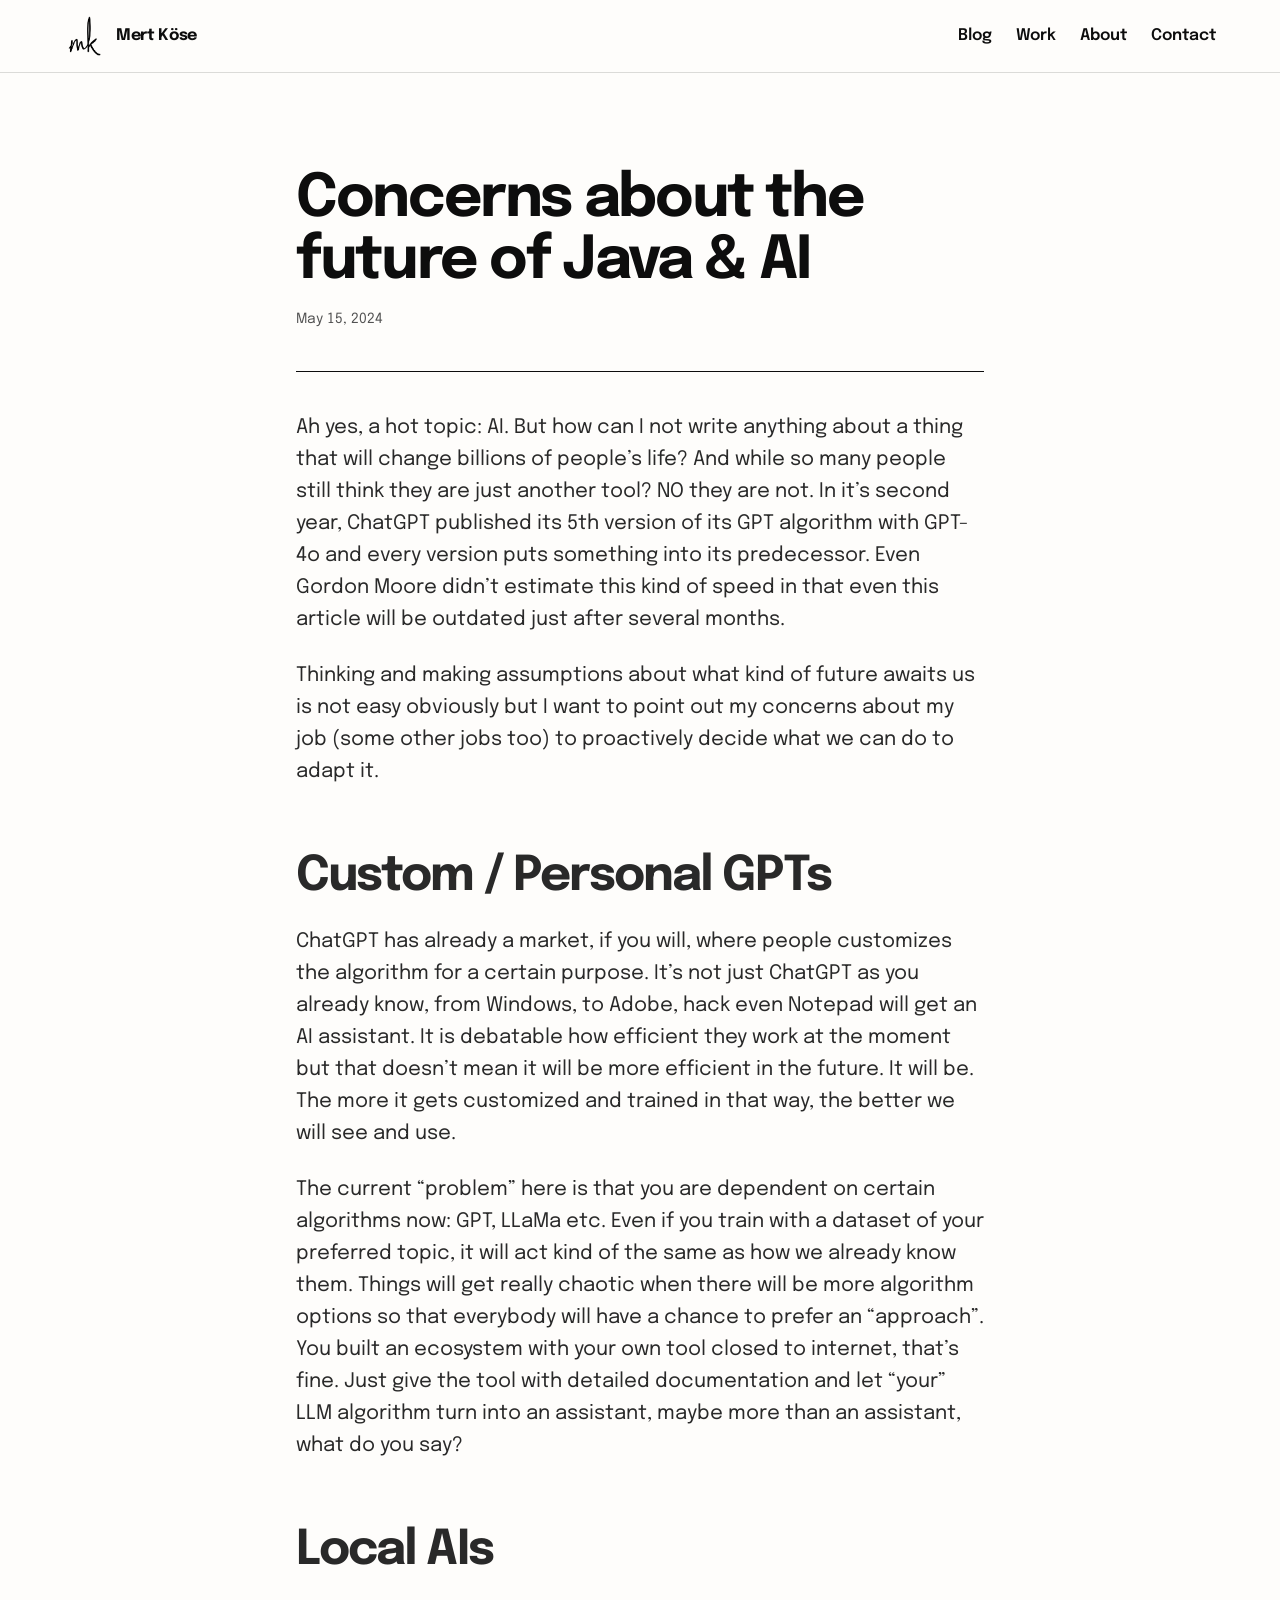
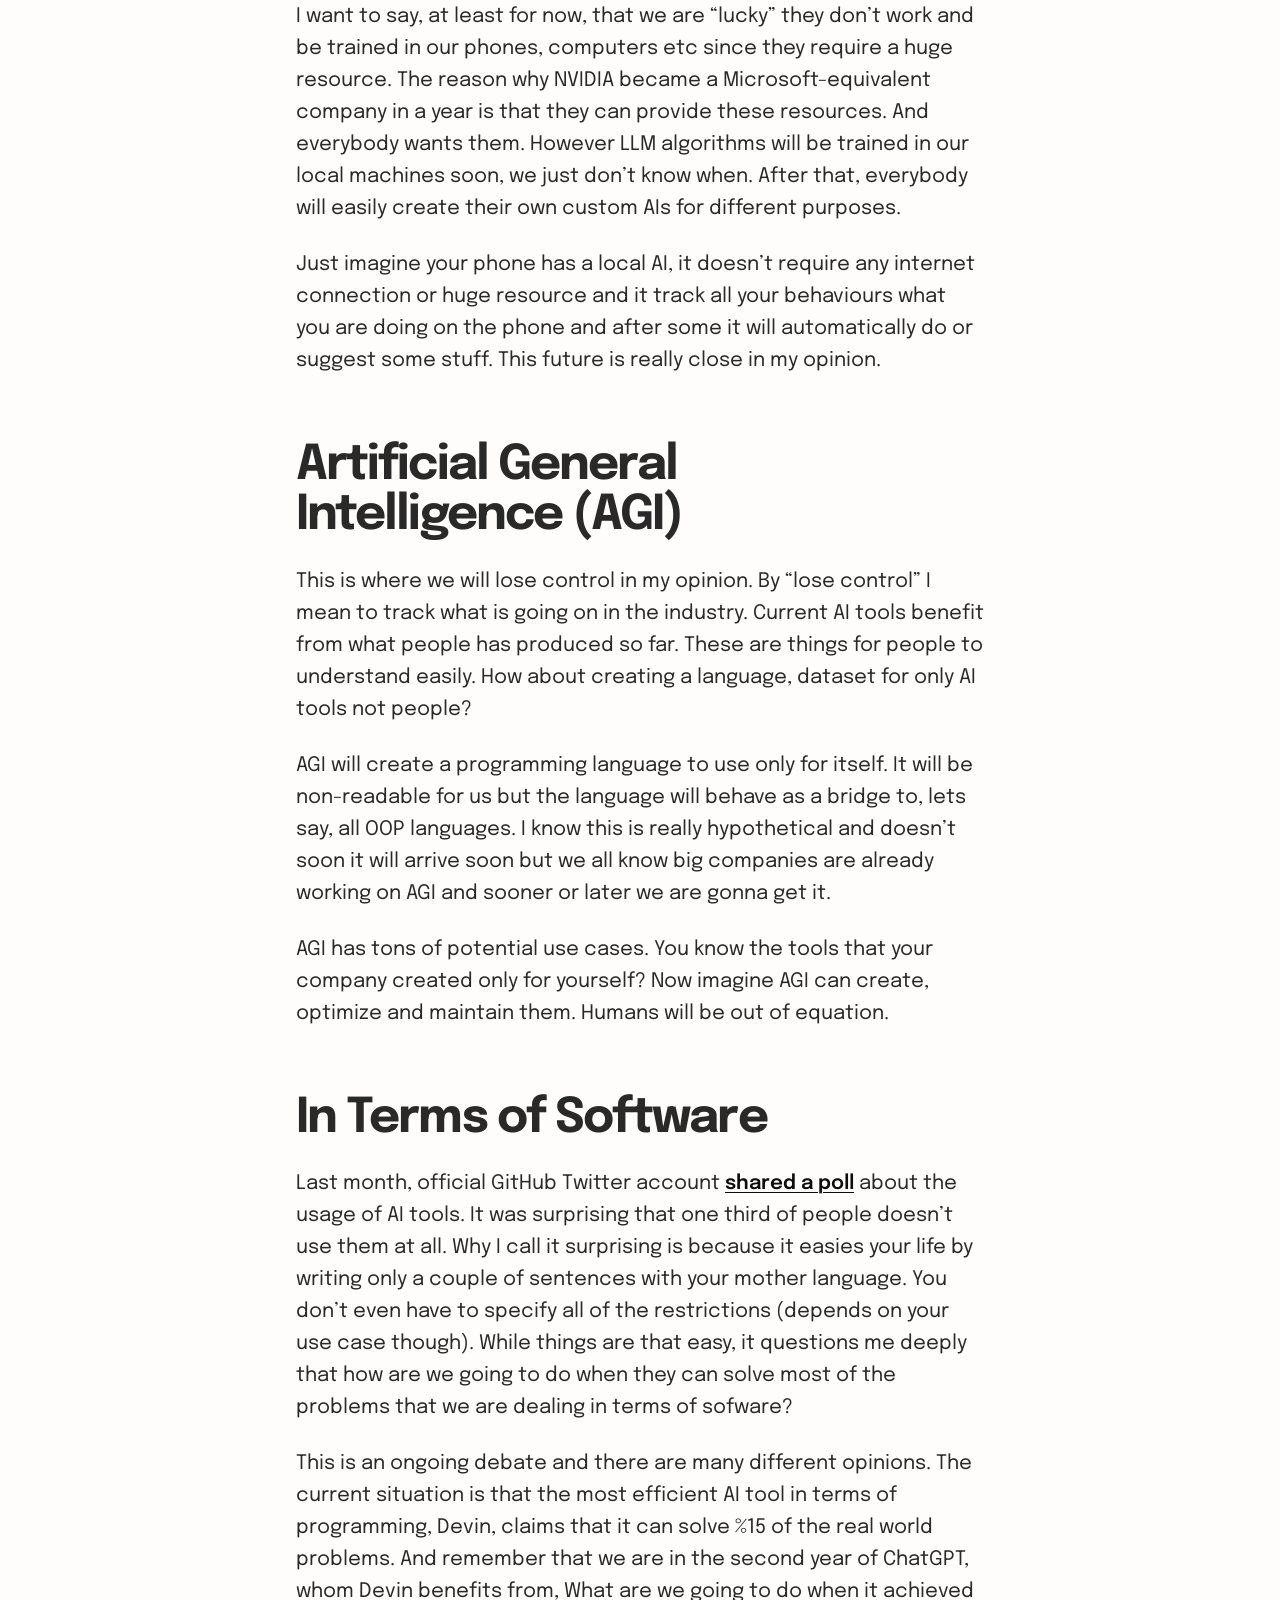
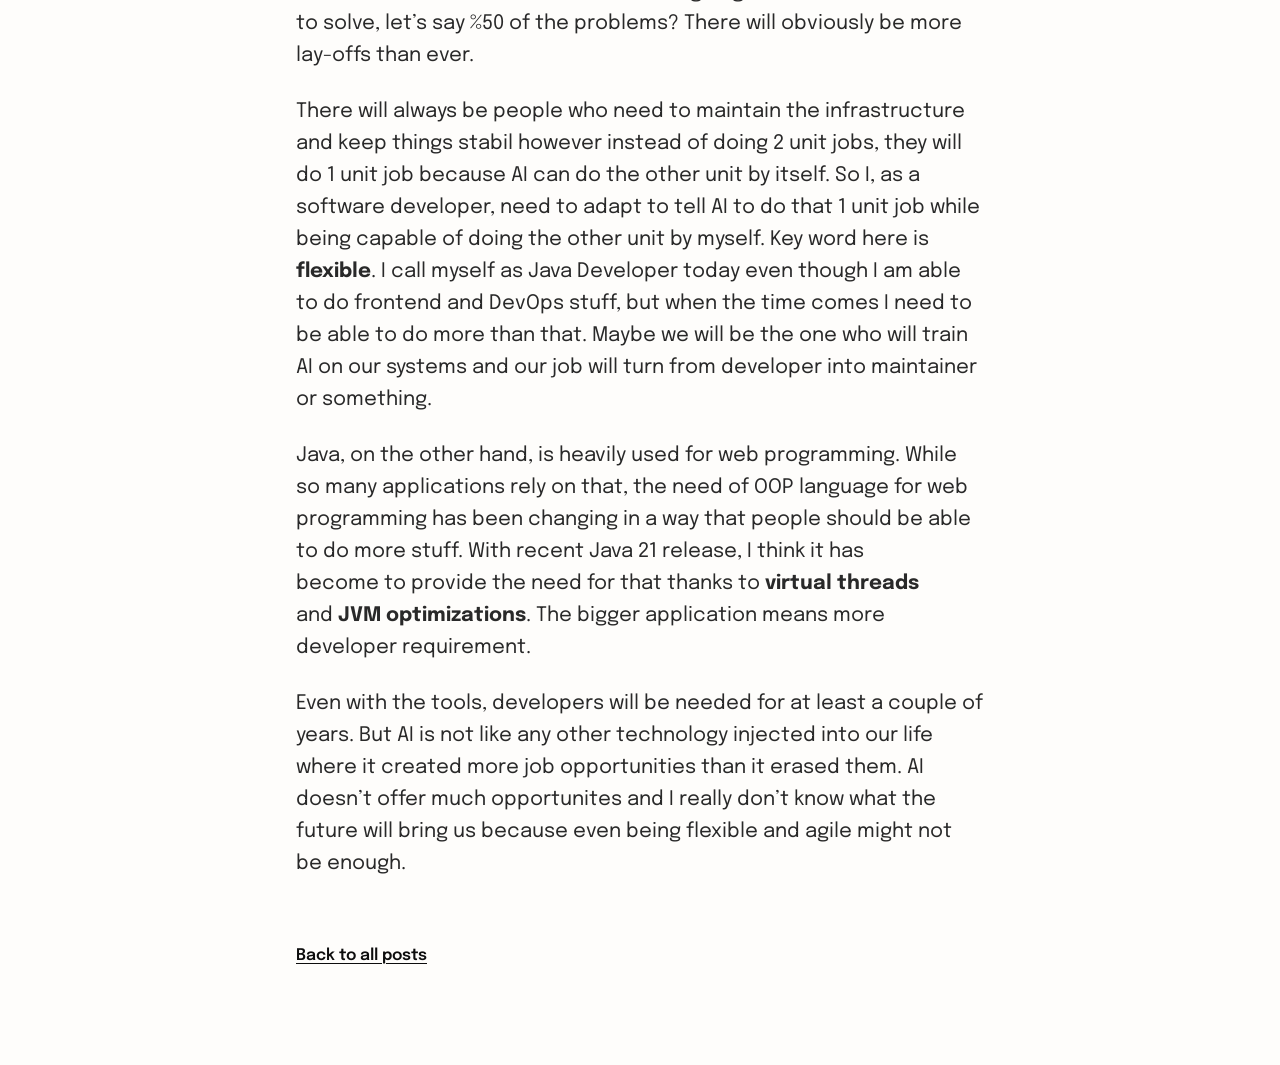
==== posts/concerns-about-the-future-of-java-ai.html @ ee5c663c "Intro on top of the blog index with post excerpts, no buttons, versioned stylesheet" ====
<!doctype html>
<html lang="en">
<head>
<meta charset="utf-8">
<meta name="viewport" content="width=device-width,initial-scale=1">
<title>Concerns about the future of Java &amp; AI | Mert Köse</title>
<meta name="description" content="My concerns about the future of Java and the effect of AI on developer jobs.">
<link rel="icon" type="image/png" href="../favicon.png">
<link rel="preconnect" href="https://fonts.googleapis.com"><link rel="preconnect" href="https://fonts.gstatic.com" crossorigin><link href="https://fonts.googleapis.com/css2?family=Epilogue:wght@400;600;700&amp;display=swap" rel="stylesheet">
<link rel="stylesheet" href="../style.css?v=c5c521d2">
</head>
<body>
<a class="skip" href="#main">Skip to content</a>
<header class="nav">
  <div class="container nav__bar">
    <a class="nav__brand" href="../index.html"><img src="../logo.png" alt="" width="40" height="40"><span>Mert Köse</span></a>
    <nav aria-label="Main" class="nav__links"><a href="../index.html#blog">Blog</a><a href="../index.html#work">Work</a><a href="../index.html#about">About</a><a href="../index.html#contact">Contact</a></nav>
  </div>
</header>
<main id="main">
<article class="article">
  <div class="container container--text">
    <header class="article__head"><h1>Concerns about the future of Java &amp; AI</h1><p class="article__date"><time class="num" datetime="2024-05-15">May 15, 2024</time></p></header>
    <div class="article__body">
<p>Ah yes, a hot topic: AI. But how can I not write anything about a thing that will change billions of people’s life? And while so many people still think they are just another tool? NO they are not. In it’s second year, ChatGPT published its 5th version of its GPT algorithm with GPT-4o and every version puts something into its predecessor. Even Gordon Moore didn’t estimate this kind of speed in that even this article will be outdated just after several months.</p>
<p>Thinking and making assumptions about what kind of future awaits us is not easy obviously but I want to point out my concerns about my job (some other jobs too) to proactively decide what we can do to adapt it.</p>
<h2>Custom / Personal GPTs</h2>
<p>ChatGPT has already a market, if you will, where people customizes the algorithm for a certain purpose. It’s not just ChatGPT as you already know, from Windows, to Adobe, hack even Notepad will get an AI assistant. It is debatable how efficient they work at the moment but that doesn’t mean it will be more efficient in the future. It will be. The more it gets customized and trained in that way, the better we will see and use.</p>
<p>The current “problem” here is that you are dependent on certain algorithms now: GPT, LLaMa etc. Even if you train with a dataset of your preferred topic, it will act kind of the same as how we already know them. Things will get really chaotic when there will be more algorithm options so that everybody will have a chance to prefer an “approach”. You built an ecosystem with your own tool closed to internet, that’s fine. Just give the tool with detailed documentation and let “your” LLM algorithm turn into an assistant, maybe more than an assistant, what do you say?</p>
<h2>Local AIs</h2>
<p>I want to say, at least for now, that we are “lucky” they don’t work and be trained in our phones, computers etc since they require a huge resource. The reason why NVIDIA became a Microsoft-equivalent company in a year is that they can provide these resources. And everybody wants them. However LLM algorithms will be trained in our local machines soon, we just don’t know when. After that, everybody will easily create their own custom AIs for different purposes.</p>
<p>Just imagine your phone has a local AI, it doesn’t require any internet connection or huge resource and it track all your behaviours what you are doing on the phone and after some it will automatically do or suggest some stuff. This future is really close in my opinion.</p>
<h2>Artificial General Intelligence (AGI)</h2>
<p>This is where we will lose control in my opinion. By “lose control” I mean to track what is going on in the industry. Current AI tools benefit from what people has produced so far. These are things for people to understand easily. How about creating a language, dataset for only AI tools not people?</p>
<p>AGI will create a programming language to use only for itself. It will be non-readable for us but the language will behave as a bridge to, lets say, all OOP languages. I know this is really hypothetical and doesn’t soon it will arrive soon but we all know big companies are already working on AGI and sooner or later we are gonna get it.</p>
<p>AGI has tons of potential use cases. You know the tools that your company created only for yourself? Now imagine AGI can create, optimize and maintain them. Humans will be out of equation.</p>
<h2>In Terms of Software</h2>
<p>Last month, official GitHub Twitter account <a href="https://twitter.com/github/status/1777781679798845636">shared a poll</a> about the usage of AI tools. It was surprising that one third of people doesn’t use them at all. Why I call it surprising is because it easies your life by writing only a couple of sentences with your mother language. You don’t even have to specify all of the restrictions (depends on your use case though). While things are that easy, it questions me deeply that how are we going to do when they can solve most of the problems that we are dealing in terms of sofware?</p>
<p>This is an ongoing debate and there are many different opinions. The current situation is that the most efficient AI tool in terms of programming, Devin, claims that it can solve %15 of the real world problems. And remember that we are in the second year of ChatGPT, whom Devin benefits from, What are we going to do when it achieved to solve, let’s say %50 of the problems? There will obviously be more lay-offs than ever.</p>
<p>There will always be people who need to maintain the infrastructure and keep things stabil however instead of doing 2 unit jobs, they will do 1 unit job because AI can do the other unit by itself. So I, as a software developer, need to adapt to tell AI to do that 1 unit job while being capable of doing the other unit by myself. Key word here is <strong>flexible</strong>. I call myself as Java Developer today even though I am able to do frontend and DevOps stuff, but when the time comes I need to be able to do more than that. Maybe we will be the one who will train AI on our systems and our job will turn from developer into maintainer or something.</p>
<p>Java, on the other hand, is heavily used for web programming. While so many applications rely on that, the need of OOP language for web programming has been changing in a way that people should be able to do more stuff. With recent Java 21 release, I think it has become to provide the need for that thanks to <strong>virtual threads</strong> and <strong>JVM optimizations</strong>. The bigger application means more developer requirement.</p>
<p>Even with the tools, developers will be needed for at least a couple of years. But AI is not like any other technology injected into our life where it created more job opportunities than it erased them. AI doesn’t offer much opportunites and I really don’t know what the future will bring us because even being flexible and agile might not be enough.</p>
    </div>
    <p class="article__back"><a href="../index.html#blog">Back to all posts</a></p>
  </div>
</article>
</main>
</body>
</html>
---- style.css ----
/* Hallmark · shape: Index-First · genre: editorial · theme: Ink (by request) · job: hire · draw: cc81e3
 * hero: Index (intro above the index) · nav: edge-aligned · footer: none · imagery: none · signature: the post list is the hero, the newest title set large over an ink rule · ink: paper · copy: verbatim
 * axes: light/grotesk-sans/chromatic-teal · posture: restrained · contrast: pass · fold: pass · v2.0.0 */
/* Hallmark · pre-emit critique: P4 H5 E4 S4 R5 V4 · weakest: S, the about section could belong to any developer; kept only facts from the old site and let the type carry it */
/* Hallmark · waive 22 · greys at zero chroma · the page is printed in plain black ink on white paper */
/* Hallmark · answered F15 · the 24px gap sits inside list rows between a date or label and its text, while section columns keep the wide gap */
@import url("./tokens.css");
@import url("./base.css");

.skip { position: absolute; left: var(--space-md); top: calc(-1 * var(--space-3xl)); z-index: var(--z-toast); padding: var(--space-xs) var(--space-md); background: var(--color-ink); color: var(--color-paper); border-radius: 10px; }
.skip:focus-visible { top: var(--space-md); }


/* nav: edge-aligned, the mark at one edge, three destinations at the other */
.nav { border-bottom: var(--rule-hair) solid var(--color-rule); }
.nav__bar { display: flex; align-items: center; justify-content: space-between; gap: var(--space-md); min-height: 72px; }
.nav__brand { display: inline-flex; align-items: center; gap: var(--space-sm); font-weight: 700; text-decoration: none; letter-spacing: -0.02em; }
.nav__brand img { width: 40px; height: 40px; }
.nav__links { display: flex; gap: var(--space-lg); }
.nav__links a { font-weight: 600; text-decoration: none; padding: var(--space-xs) 0; }
.nav__links a:active, .index__main h3 a:active, .index__more:active, .facts a:active, .contact a:active, .build a:active { text-decoration: underline; text-decoration-color: var(--color-accent); text-decoration-thickness: 3px; }
.nav__links a:hover, .nav__brand:hover span { text-decoration: underline; text-decoration-color: var(--color-accent); text-decoration-thickness: 2px; }



/* hero: the introduction on top, the blog index under it with each post opened */
.hero { padding-block: var(--space-2xl) 0; }
.hero__text { display: grid; gap: var(--space-lg); justify-items: start; margin-bottom: var(--space-2xl); }
.hero__text h1 { font-size: var(--text-display-s); max-width: none; }
.hero__text .lead { color: var(--color-ink-2); max-width: 40ch; }
.index__list { margin: 0; padding: 0; list-style: none; border-top: var(--rule-hair) solid var(--color-ink); }
.index__row { display: grid; grid-template-columns: minmax(0, 8rem) minmax(0, 1fr); gap: var(--space-lg); align-items: start; padding-block: var(--space-xl); border-bottom: var(--rule-hair) solid var(--color-rule); }
.index__row time { font-size: var(--text-sm); color: var(--color-muted); padding-top: var(--space-xs); }
.index__main { display: grid; gap: var(--space-md); max-width: 46rem; }
.index__main h3 { max-width: none; }
.index__main h3 a { text-decoration: none; }
.index__main h3 a:hover { text-decoration: underline; text-decoration-color: var(--color-accent); text-decoration-thickness: 2px; text-underline-offset: 0.18em; }
.index__row--lead h3 { font-size: var(--text-3xl); line-height: 1.08; letter-spacing: var(--tracking-display); }
.index__excerpt { display: grid; gap: var(--space-md); color: var(--color-ink-2); }
.index__excerpt ul { margin: 0; padding-left: var(--space-lg); }
.index__more { justify-self: start; font-weight: 600; }
.index__more:hover { text-decoration-color: var(--color-accent); text-decoration-thickness: 2px; }

/* about: one statement, a ruled list of facts */
.about { padding-block: var(--section-gap-s); }
.about__grid { display: grid; grid-template-columns: minmax(0, 5fr) minmax(0, 7fr); gap: var(--space-3xl); align-items: start; }
.about h2 { font-size: var(--text-section); max-width: 14ch; }
.facts { margin: 0; border-top: var(--rule-hair) solid var(--color-ink); }
.facts > div { display: grid; grid-template-columns: minmax(0, 8rem) minmax(0, 1fr); gap: var(--space-lg); padding-block: var(--space-lg); border-bottom: var(--rule-hair) solid var(--color-rule); }
.facts dt { font-size: var(--text-sm); color: var(--color-muted); padding-top: var(--space-3xs); }
.facts dd { margin: 0; font-size: var(--text-lg); line-height: 1.4; }
.facts a { font-weight: 600; }
.facts a:hover, .links a:hover .links__handle, .article a:hover { text-decoration-color: var(--color-accent); text-decoration-thickness: 2px; }

/* contact: an ink band, the address set large */
.contact { padding-block: var(--section-gap-s); background: var(--color-ink); color: var(--color-paper); }
.contact__grid { display: grid; grid-template-columns: minmax(0, 7fr) minmax(0, 5fr); gap: var(--space-3xl); align-items: end; }
.contact__lead { display: grid; gap: var(--space-xl); }
.contact h2 { font-size: var(--text-section); }
.contact__mail { font-size: clamp(1.5rem, 3.4vw, 3rem); font-weight: 700; letter-spacing: var(--tracking-display); line-height: 1.05; overflow-wrap: break-word; min-width: 0; text-decoration-thickness: 2px; text-underline-offset: 0.12em; }
.contact__mail:hover { text-decoration-color: var(--color-accent-soft); }
.contact :focus-visible { outline-color: var(--color-accent-soft); }
.links { margin: 0; padding: 0; list-style: none; border-top: var(--rule-hair) solid var(--color-paper); }
.links li { border-bottom: var(--rule-hair) solid var(--color-ink-2); }
.links a { display: flex; flex-wrap: wrap; justify-content: space-between; gap: var(--space-xs) var(--space-md); padding-block: var(--space-md); font-weight: 600; text-decoration: none; }
.links__handle { font-weight: 400; color: var(--color-rule); text-decoration: underline; text-decoration-color: transparent; text-underline-offset: 0.16em; }


/* a post */
.container--text { max-width: 51rem; }
.article { padding-block: var(--space-3xl) var(--space-3xl); }
.article__head { display: grid; gap: var(--space-md); padding-bottom: var(--space-xl); margin-bottom: var(--space-xl); border-bottom: var(--rule-hair) solid var(--color-ink); }
.article__head h1 { font-size: var(--text-display-s); max-width: none; }
.article__date { font-size: var(--text-sm); color: var(--color-muted); }
.article__body { display: grid; gap: var(--space-lg); font-size: var(--text-lg); line-height: 1.6; color: var(--color-ink-2); }
.article__body p { max-width: 65ch; }
.article__body h2 { max-width: none; margin-top: var(--space-xl); font-size: var(--text-section); }
.article__body ul { margin: 0; padding-left: var(--space-lg); max-width: 65ch; }
.article__body li + li { margin-top: var(--space-xs); }
.article__body blockquote { margin: var(--space-md) 0; padding: var(--space-xs) 0 var(--space-xs) var(--space-lg); border-left: 2px solid var(--color-ink); color: var(--color-ink); font-size: var(--text-xl); line-height: 1.4; max-width: 50ch; }
.article__body img { border-radius: var(--radius-card); outline: var(--rule-hair) solid var(--color-rule); outline-offset: -1px; }
.article__body code { font-family: var(--font-outlier); font-size: 0.9em; }
.article a { font-weight: 600; color: var(--color-ink); }
.article__back { margin-top: var(--space-2xl); }

@media (max-width: 60rem) {
  .hero { min-height: 0; padding-block: var(--space-xl); }
  .about__grid, .contact__grid { grid-template-columns: minmax(0, 1fr); gap: var(--space-2xl); }
  .contact__grid { align-items: start; }
  .index__row--lead h3 { font-size: var(--text-2xl); }
}
@media (max-width: 40rem) {
  .index__row, .facts > div { grid-template-columns: minmax(0, 1fr); gap: var(--space-2xs); }
  .nav__links { gap: var(--space-md); }
  .nav__brand span { display: none; }
}

/* work: the record as ruled rows, highlights folded away */
.work { padding-block: var(--section-gap-s); }
.work h2, .projects h2, .skills h2 { font-size: var(--text-section); max-width: 18ch; }
.jobs { margin: var(--space-2xl) 0 0; padding: 0; list-style: none; border-top: var(--rule-hair) solid var(--color-ink); }
.job { display: grid; grid-template-columns: minmax(0, 3fr) minmax(0, 4fr) minmax(0, 5fr); gap: var(--space-3xl); padding-block: var(--space-xl); border-bottom: var(--rule-hair) solid var(--color-rule); }
.job__dates { font-size: var(--text-sm); color: var(--color-muted); padding-top: var(--space-2xs); }
.job__main h3 { font-size: var(--text-3xl); letter-spacing: var(--tracking-display); }
.job__role { margin-top: var(--space-xs); font-size: var(--text-md); color: var(--color-ink-2); }
.job__body { display: grid; gap: var(--space-md); align-content: start; font-size: var(--text-lg); line-height: 1.45; }
.job__body details { font-size: var(--text-md); line-height: 1.55; }
.job__body summary { display: inline-block; min-height: 44px; padding-block: var(--space-xs); font-weight: 600; text-decoration: underline; text-underline-offset: 0.16em; cursor: pointer; list-style: none; }
.job__body summary::-webkit-details-marker { display: none; }
.job__body summary:hover { text-decoration-color: var(--color-accent); text-decoration-thickness: 2px; }
.job__body summary:focus-visible { outline: 2px solid var(--color-focus); outline-offset: 2px; }
.job__body ul { margin: var(--space-xs) 0 0; padding-left: var(--space-lg); color: var(--color-ink-2); }
.job__body li + li { margin-top: var(--space-xs); }

/* figures: plain black on a well, units beside every number */
.figures { padding-block: var(--section-gap-s) 0; }
.stats { display: grid; grid-template-columns: repeat(4, minmax(0, 1fr)); margin: 0; padding: var(--space-xl) 0; background: var(--color-paper-2); border: var(--rule-hair) solid var(--color-rule); border-radius: var(--radius-card); }
.stats > div { display: flex; flex-direction: column-reverse; justify-content: flex-end; gap: var(--space-sm); padding-inline: var(--space-xl); border-left: var(--rule-hair) solid var(--color-rule); }
.stats > div:first-child { border-left: 0; }
.stats dt { font-size: var(--text-sm); color: var(--color-ink-2); max-width: 22ch; }
.stats dd { margin: 0; font-variant-numeric: tabular-nums; font-size: var(--text-display-s); font-weight: 700; letter-spacing: var(--tracking-display); line-height: 1; }

/* projects: the name large, what it is beside it */
.projects { padding-block: var(--section-gap-s) 0; }
.builds { margin: var(--space-2xl) 0 0; padding: 0; list-style: none; border-top: var(--rule-hair) solid var(--color-ink); }
.build { display: grid; grid-template-columns: minmax(0, 5fr) minmax(0, 7fr); gap: var(--space-3xl); padding-block: var(--space-xl); border-bottom: var(--rule-hair) solid var(--color-rule); }
.build h3 { font-size: var(--text-display-s); max-width: none; letter-spacing: var(--tracking-display); line-height: 1.02; }
.build h3 a { text-decoration: none; }
.build h3 a:hover { text-decoration: underline; text-decoration-color: var(--color-accent); text-decoration-thickness: 3px; text-underline-offset: 0.12em; }
.build__body { display: grid; gap: var(--space-md); font-size: var(--text-lg); line-height: 1.45; }
.build__body a { font-weight: 600; }
.build__stack { font-size: var(--text-sm); color: var(--color-muted); }

/* skills: grouped in running lines */
.skills { padding-block: var(--section-gap-s) 0; }
.skills__grid { display: grid; grid-template-columns: minmax(0, 5fr) minmax(0, 7fr); gap: var(--space-3xl); align-items: start; }
.skills__lead { display: grid; gap: var(--space-lg); }
.skills__cert { font-size: var(--text-lg); font-weight: 600; }
.stack { margin: 0; border-top: var(--rule-hair) solid var(--color-ink); }
.stack > div { display: grid; gap: var(--space-2xs); padding-block: var(--space-md); border-bottom: var(--rule-hair) solid var(--color-rule); }
.stack dt { font-size: var(--text-sm); color: var(--color-muted); }
.stack dd { margin: 0; font-size: var(--text-lg); line-height: 1.4; }

@media (max-width: 60rem) {
  .job { grid-template-columns: minmax(0, 1fr); gap: var(--space-sm); }
  .stats { grid-template-columns: repeat(2, minmax(0, 1fr)); row-gap: var(--space-xl); }
  .stats > div:nth-child(odd) { border-left: 0; }
  .build, .skills__grid { grid-template-columns: minmax(0, 1fr); gap: var(--space-lg); }
  .skills__grid { gap: var(--space-2xl); }
}
@media (max-width: 40rem) {
  .stats > div { padding-inline: var(--space-md); }
  .nav__links { gap: var(--space-sm); font-size: var(--text-sm); }
}
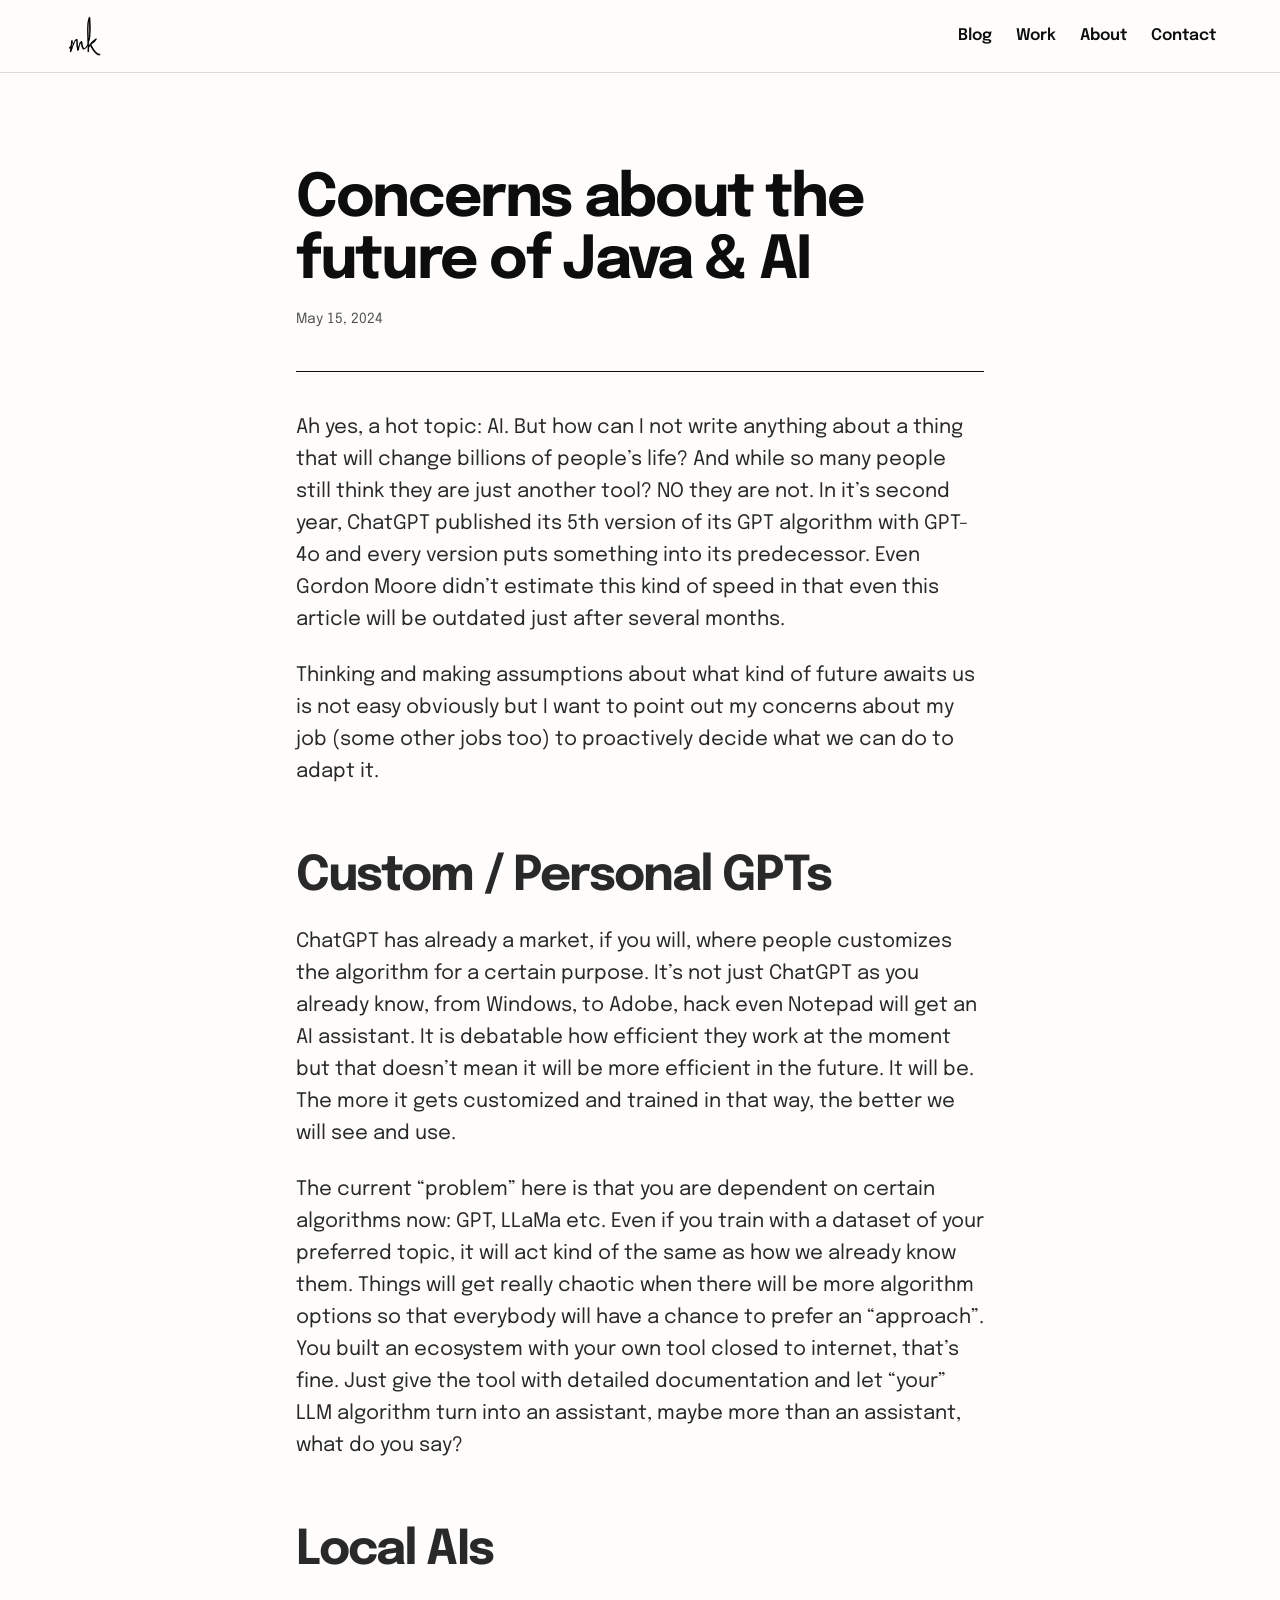
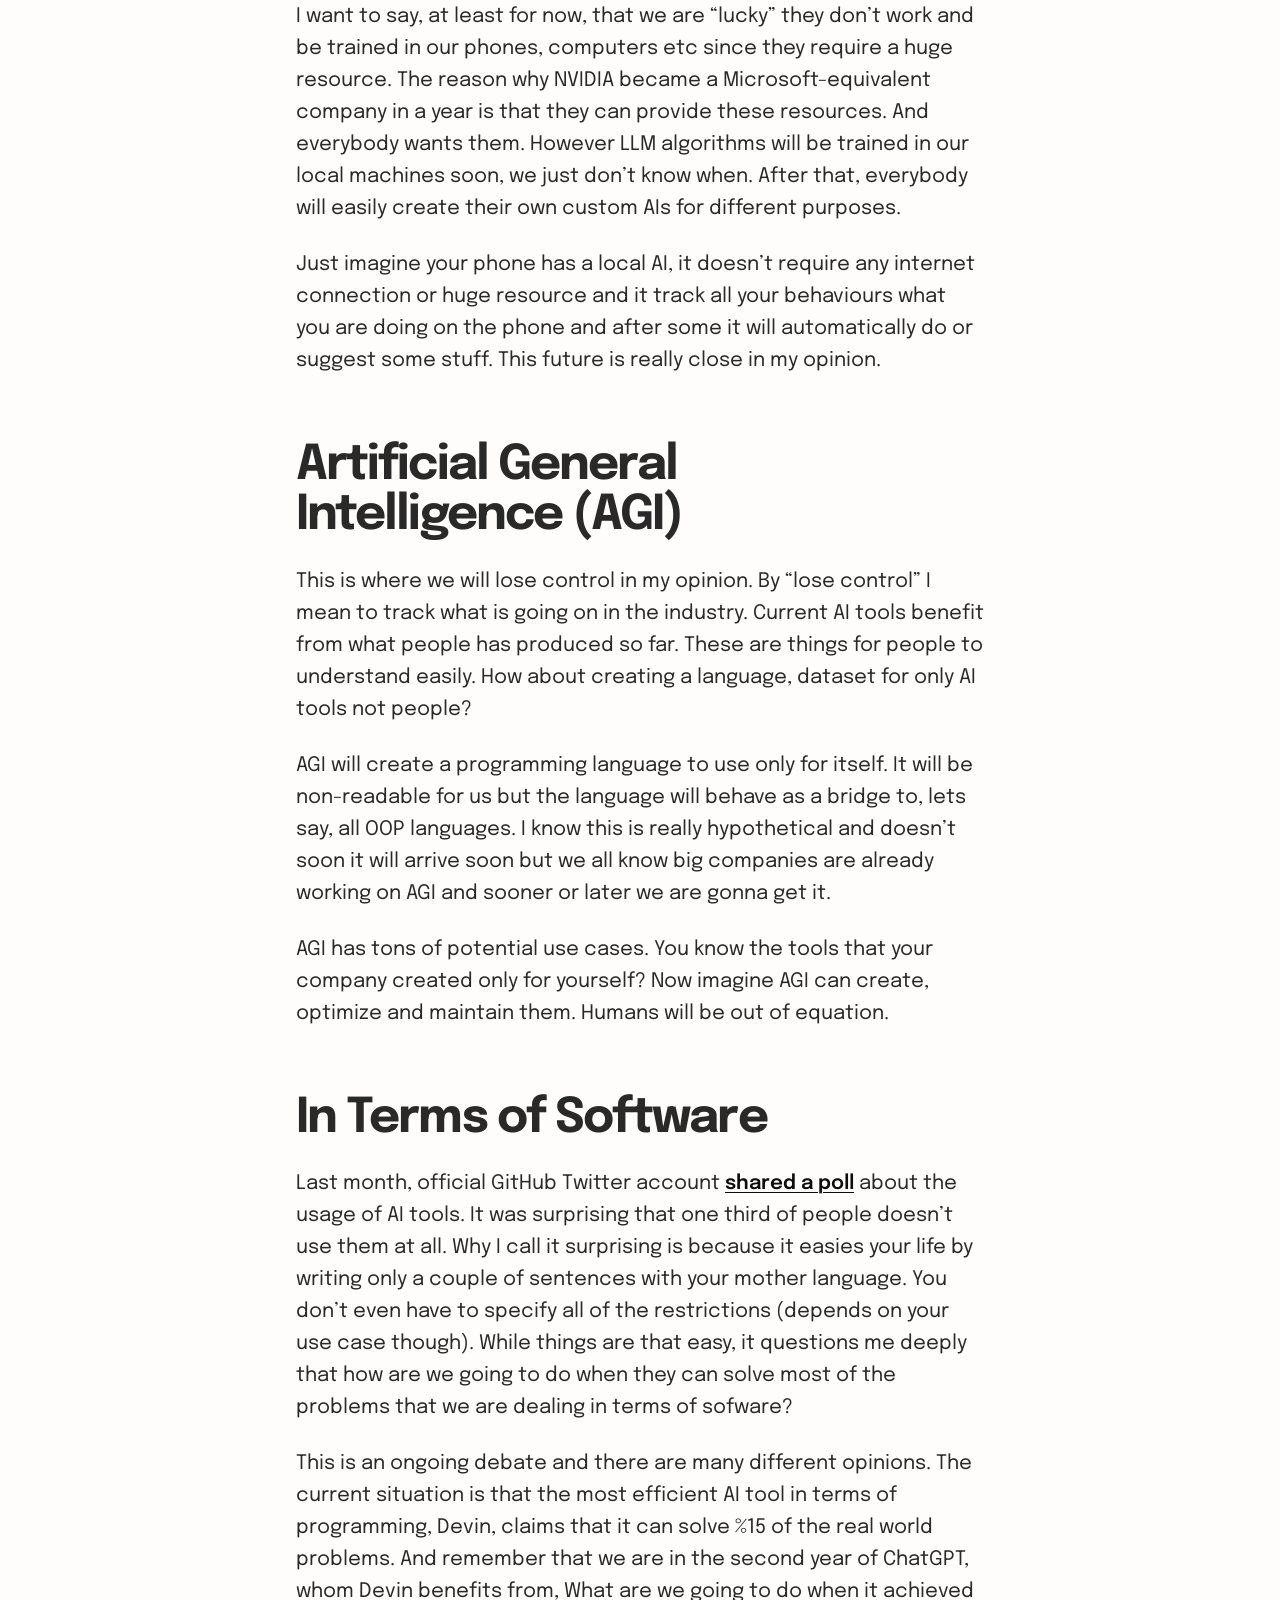
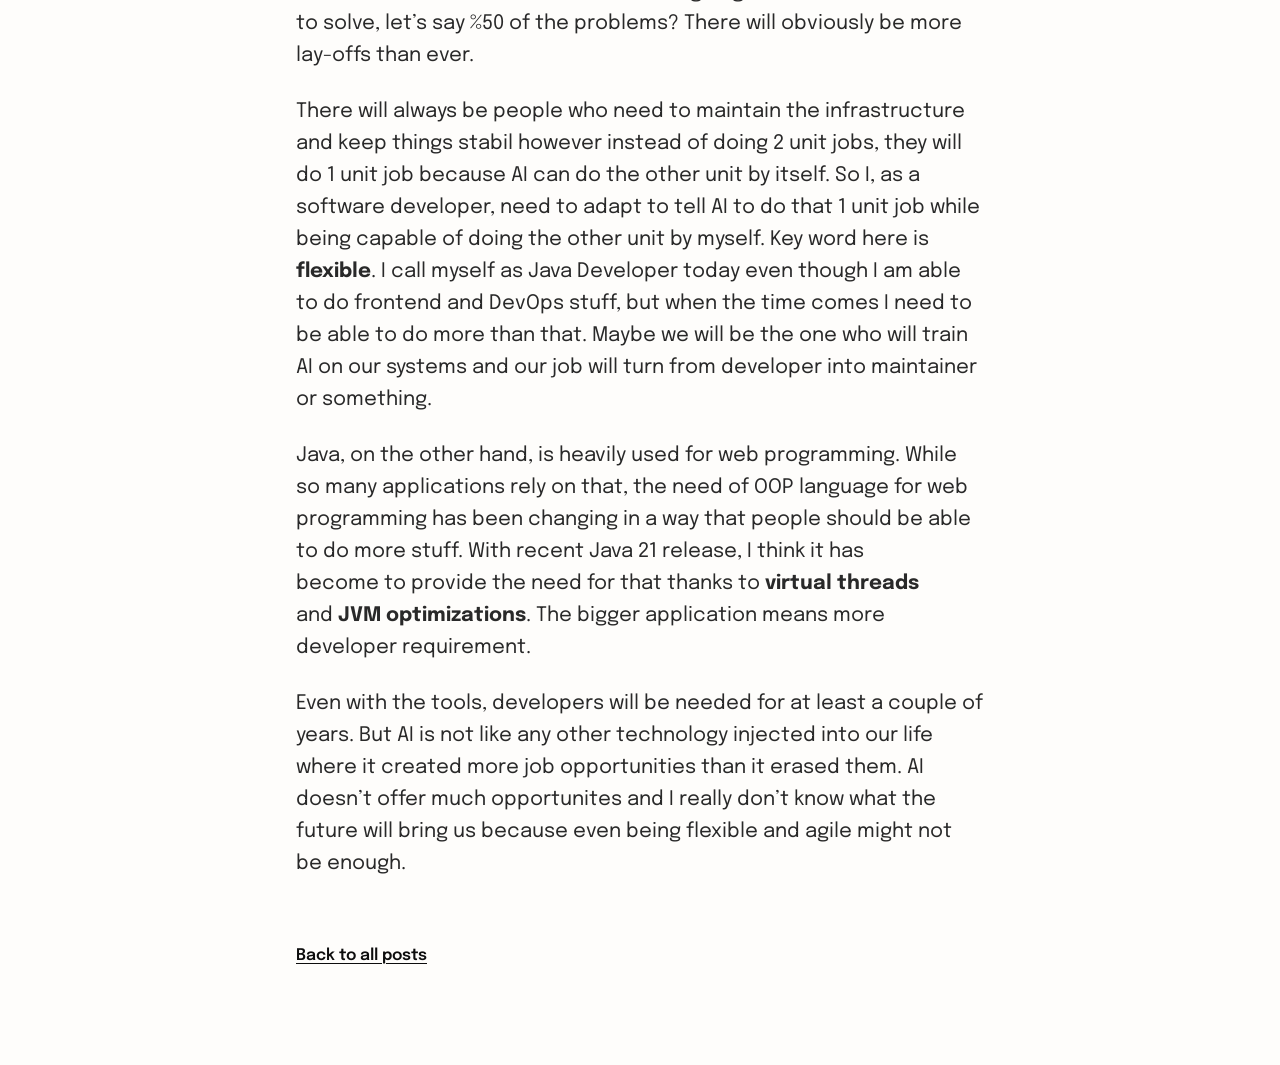
==== commit 1067a536: "Align the blog index with the page grid, new headline, logo-only brand" ====
--- a/posts/concerns-about-the-future-of-java-ai.html
+++ b/posts/concerns-about-the-future-of-java-ai.html
@@ -7,13 +7,13 @@
 <meta name="description" content="My concerns about the future of Java and the effect of AI on developer jobs.">
 <link rel="icon" type="image/png" href="../favicon.png">
 <link rel="preconnect" href="https://fonts.googleapis.com"><link rel="preconnect" href="https://fonts.gstatic.com" crossorigin><link href="https://fonts.googleapis.com/css2?family=Epilogue:wght@400;600;700&amp;display=swap" rel="stylesheet">
-<link rel="stylesheet" href="../style.css?v=c5c521d2">
+<link rel="stylesheet" href="../style.css?v=16051776">
 </head>
 <body>
 <a class="skip" href="#main">Skip to content</a>
 <header class="nav">
   <div class="container nav__bar">
-    <a class="nav__brand" href="../index.html"><img src="../logo.png" alt="" width="40" height="40"><span>Mert Köse</span></a>
+    <a class="nav__brand" href="../index.html"><img src="../logo.png" alt="Mert Köse, home" width="40" height="40"></a>
     <nav aria-label="Main" class="nav__links"><a href="../index.html#blog">Blog</a><a href="../index.html#work">Work</a><a href="../index.html#about">About</a><a href="../index.html#contact">Contact</a></nav>
   </div>
 </header>
--- a/style.css
+++ b/style.css
@@ -18,23 +18,23 @@
 .nav__brand img { width: 40px; height: 40px; }
 .nav__links { display: flex; gap: var(--space-lg); }
 .nav__links a { font-weight: 600; text-decoration: none; padding: var(--space-xs) 0; }
-.nav__links a:active, .index__main h3 a:active, .index__more:active, .facts a:active, .contact a:active, .build a:active { text-decoration: underline; text-decoration-color: var(--color-accent); text-decoration-thickness: 3px; }
-.nav__links a:hover, .nav__brand:hover span { text-decoration: underline; text-decoration-color: var(--color-accent); text-decoration-thickness: 2px; }
+.nav__links a:active, .index__head h3 a:active, .index__more:active, .facts a:active, .contact a:active, .build a:active { text-decoration: underline; text-decoration-color: var(--color-accent); text-decoration-thickness: 3px; }
+.nav__links a:hover { text-decoration: underline; text-decoration-color: var(--color-accent); text-decoration-thickness: 2px; }
 
 
 
 /* hero: the introduction on top, the blog index under it with each post opened */
-.hero { padding-block: var(--space-2xl) 0; }
 .hero__text { display: grid; gap: var(--space-lg); justify-items: start; margin-bottom: var(--space-2xl); }
 .hero__text h1 { font-size: var(--text-display-s); max-width: none; }
 .hero__text .lead { color: var(--color-ink-2); max-width: 40ch; }
 .index__list { margin: 0; padding: 0; list-style: none; border-top: var(--rule-hair) solid var(--color-ink); }
-.index__row { display: grid; grid-template-columns: minmax(0, 8rem) minmax(0, 1fr); gap: var(--space-lg); align-items: start; padding-block: var(--space-xl); border-bottom: var(--rule-hair) solid var(--color-rule); }
-.index__row time { font-size: var(--text-sm); color: var(--color-muted); padding-top: var(--space-xs); }
-.index__main { display: grid; gap: var(--space-md); max-width: 46rem; }
-.index__main h3 { max-width: none; }
-.index__main h3 a { text-decoration: none; }
-.index__main h3 a:hover { text-decoration: underline; text-decoration-color: var(--color-accent); text-decoration-thickness: 2px; text-underline-offset: 0.18em; }
+.index__row { display: grid; grid-template-columns: minmax(0, 5fr) minmax(0, 7fr); gap: var(--space-3xl); align-items: start; padding-block: var(--space-xl); border-bottom: var(--rule-hair) solid var(--color-rule); }
+.index__head { display: grid; gap: var(--space-sm); }
+.index__row time { font-size: var(--text-sm); color: var(--color-muted); }
+.index__main { display: grid; gap: var(--space-md); }
+.index__head h3 { max-width: none; }
+.index__head h3 a { text-decoration: none; }
+.index__head h3 a:hover { text-decoration: underline; text-decoration-color: var(--color-accent); text-decoration-thickness: 2px; text-underline-offset: 0.18em; }
 .index__row--lead h3 { font-size: var(--text-3xl); line-height: 1.08; letter-spacing: var(--tracking-display); }
 .index__excerpt { display: grid; gap: var(--space-md); color: var(--color-ink-2); }
 .index__excerpt ul { margin: 0; padding-left: var(--space-lg); }
@@ -84,15 +84,15 @@
 .article__back { margin-top: var(--space-2xl); }
 
 @media (max-width: 60rem) {
+  .index__row { grid-template-columns: minmax(0, 1fr); gap: var(--space-md); }
   .hero { min-height: 0; padding-block: var(--space-xl); }
   .about__grid, .contact__grid { grid-template-columns: minmax(0, 1fr); gap: var(--space-2xl); }
   .contact__grid { align-items: start; }
   .index__row--lead h3 { font-size: var(--text-2xl); }
 }
 @media (max-width: 40rem) {
-  .index__row, .facts > div { grid-template-columns: minmax(0, 1fr); gap: var(--space-2xs); }
+  .facts > div { grid-template-columns: minmax(0, 1fr); gap: var(--space-2xs); }
   .nav__links { gap: var(--space-md); }
-  .nav__brand span { display: none; }
 }
 
 /* work: the record as ruled rows, highlights folded away */
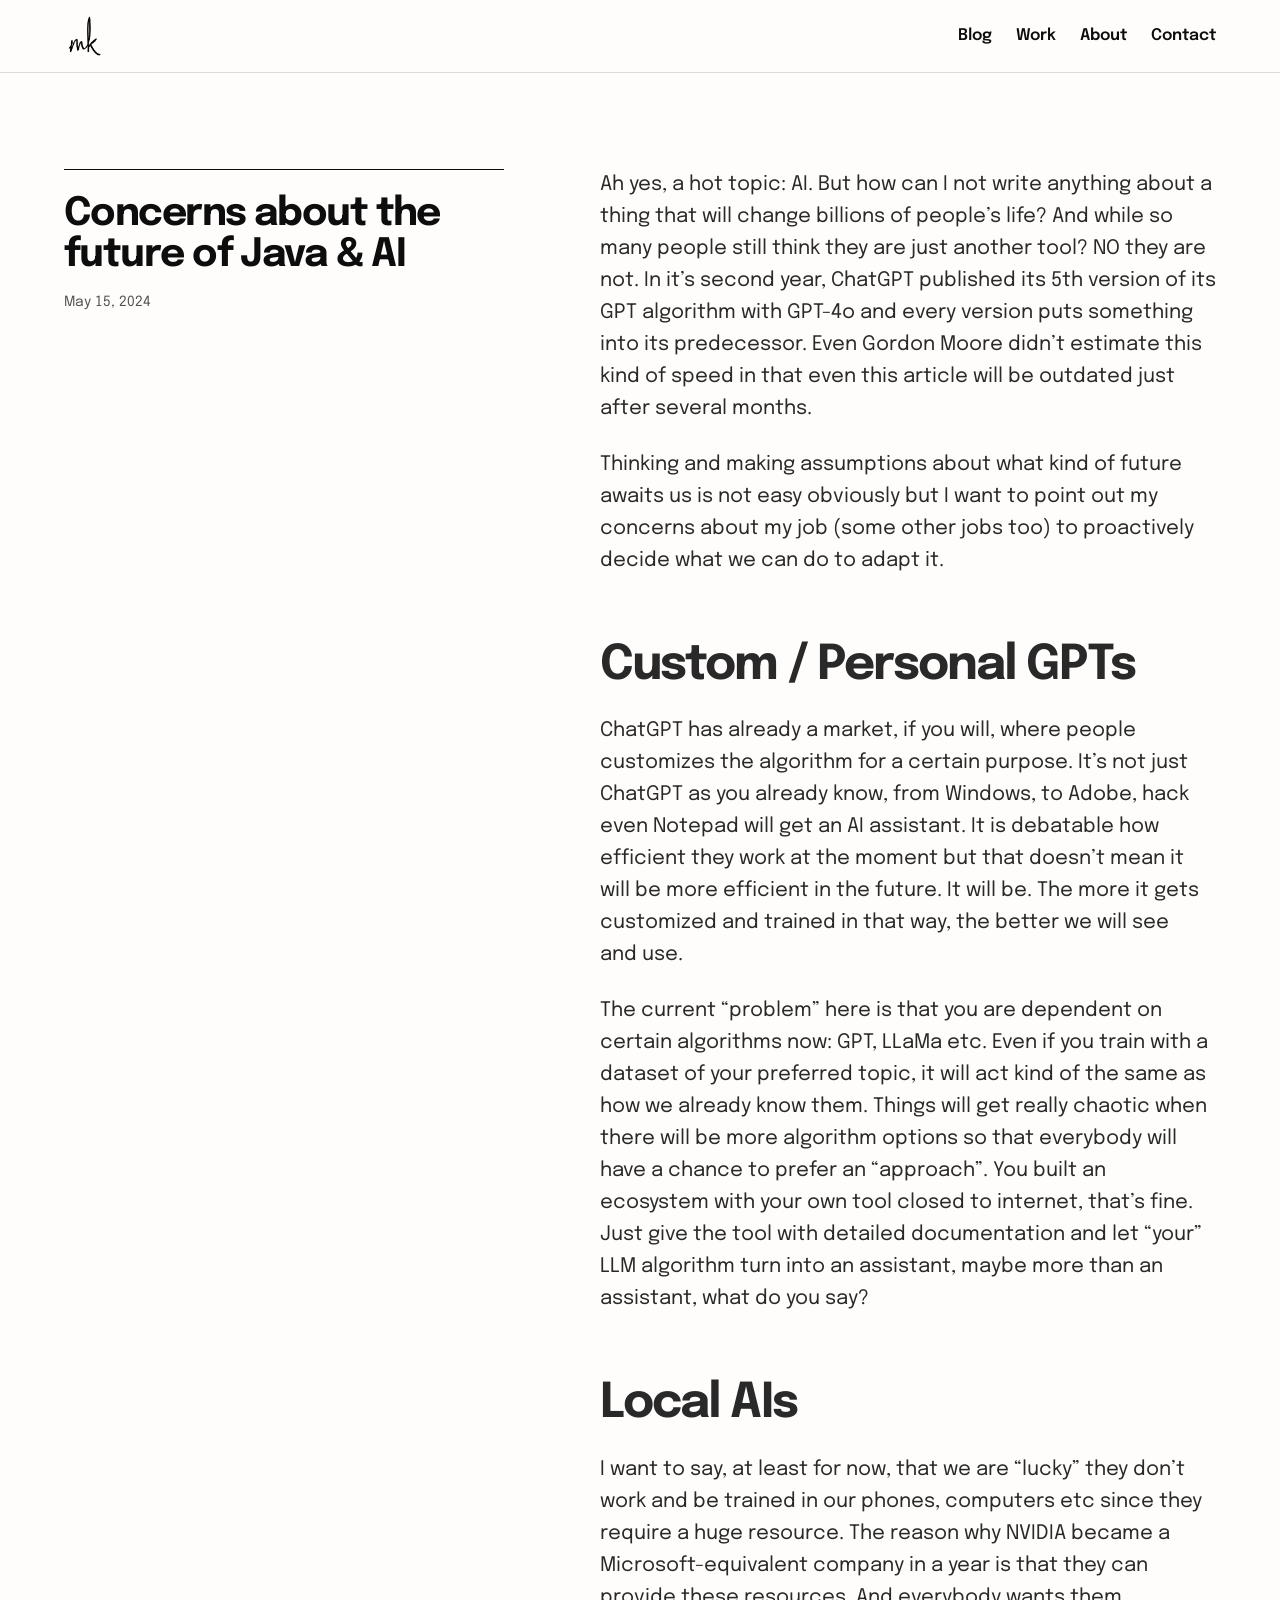
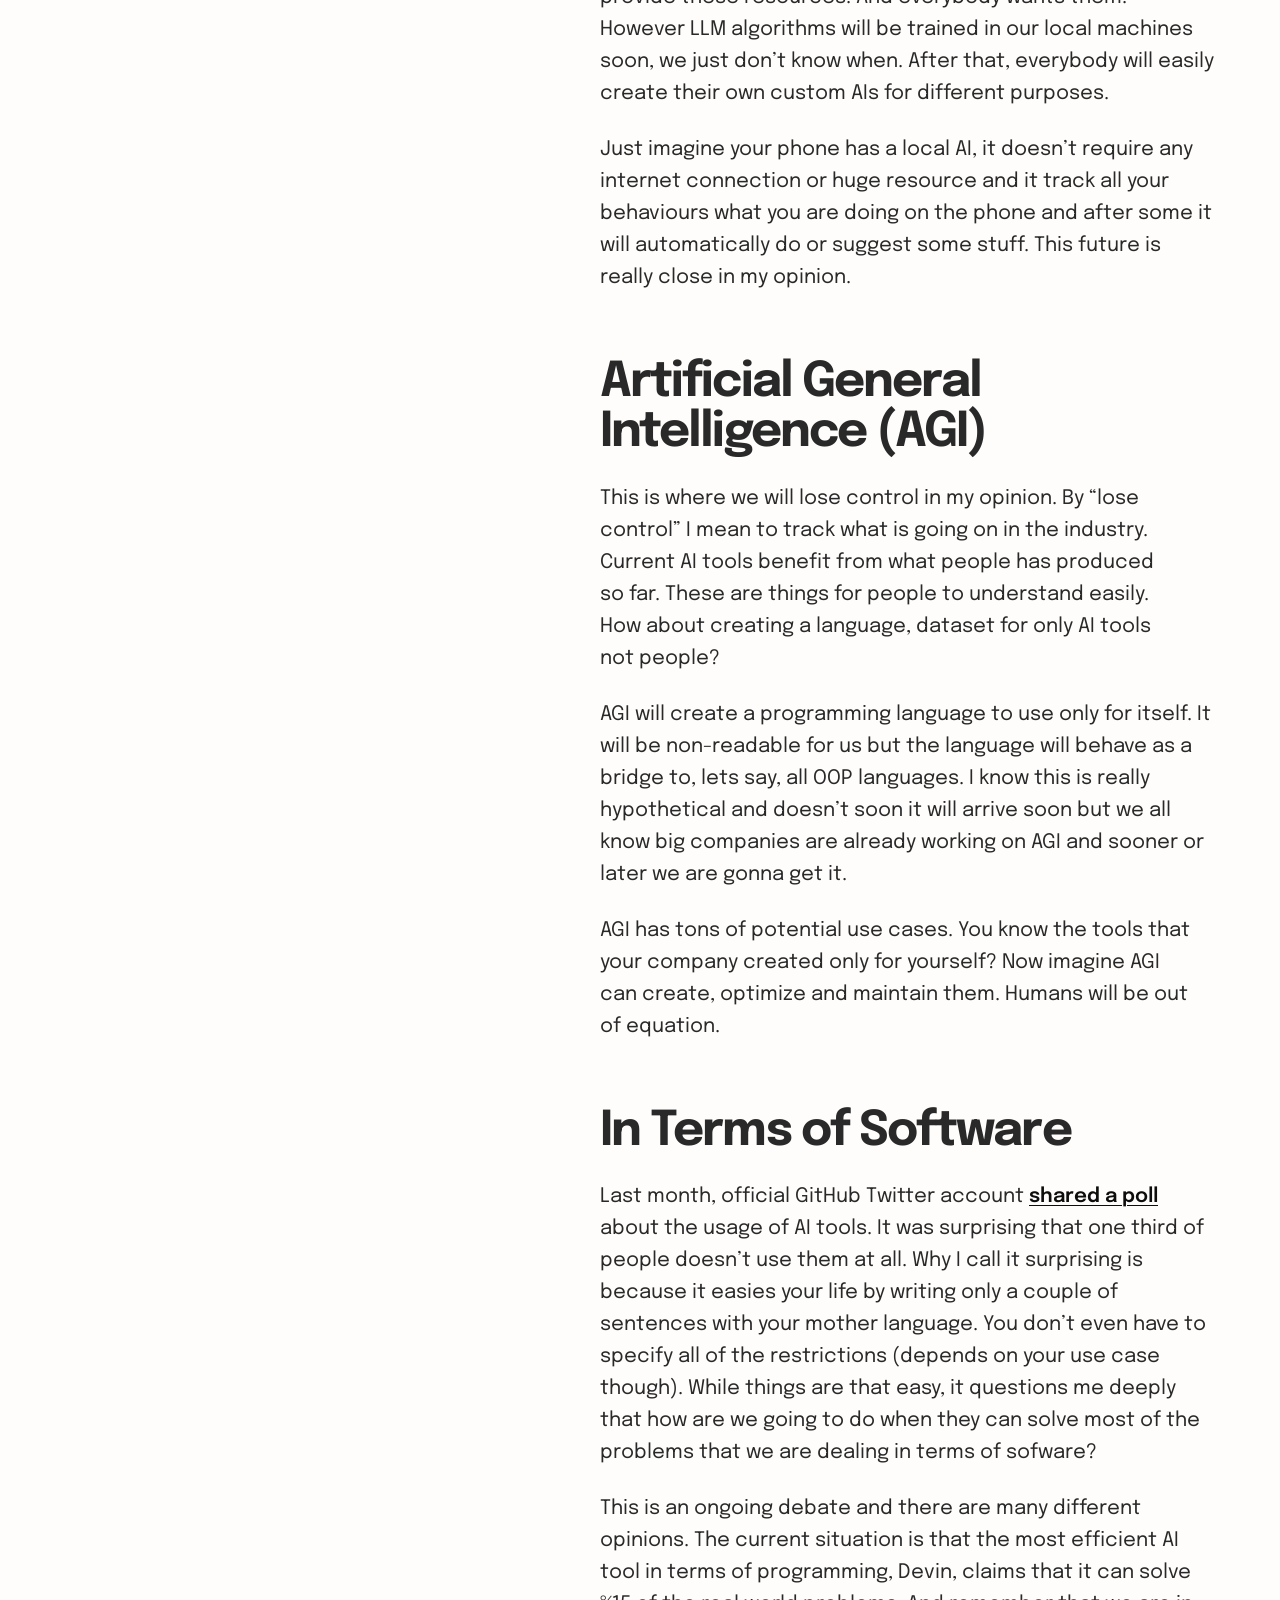
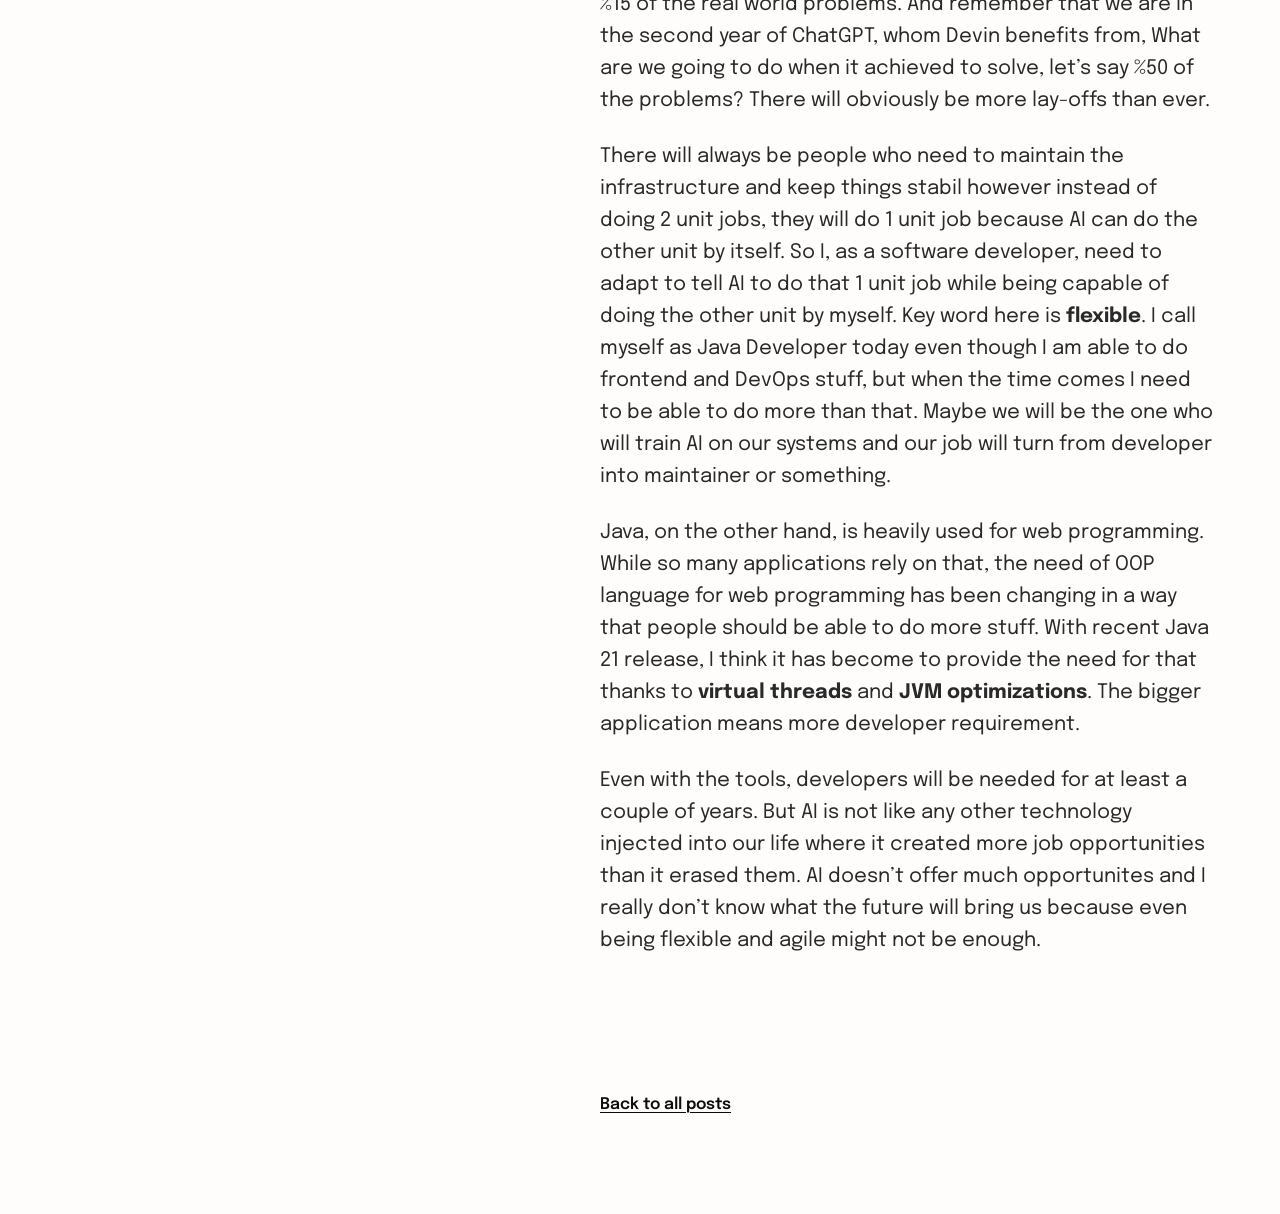
==== commit e8812c2b: "Align post pages with the page grid" ====
--- a/posts/concerns-about-the-future-of-java-ai.html
+++ b/posts/concerns-about-the-future-of-java-ai.html
@@ -7,7 +7,7 @@
 <meta name="description" content="My concerns about the future of Java and the effect of AI on developer jobs.">
 <link rel="icon" type="image/png" href="../favicon.png">
 <link rel="preconnect" href="https://fonts.googleapis.com"><link rel="preconnect" href="https://fonts.gstatic.com" crossorigin><link href="https://fonts.googleapis.com/css2?family=Epilogue:wght@400;600;700&amp;display=swap" rel="stylesheet">
-<link rel="stylesheet" href="../style.css?v=16051776">
+<link rel="stylesheet" href="../style.css?v=c71b62d3">
 </head>
 <body>
 <a class="skip" href="#main">Skip to content</a>
@@ -19,7 +19,7 @@
 </header>
 <main id="main">
 <article class="article">
-  <div class="container container--text">
+  <div class="container article__grid">
     <header class="article__head"><h1>Concerns about the future of Java &amp; AI</h1><p class="article__date"><time class="num" datetime="2024-05-15">May 15, 2024</time></p></header>
     <div class="article__body">
 <p>Ah yes, a hot topic: AI. But how can I not write anything about a thing that will change billions of people’s life? And while so many people still think they are just another tool? NO they are not. In it’s second year, ChatGPT published its 5th version of its GPT algorithm with GPT-4o and every version puts something into its predecessor. Even Gordon Moore didn’t estimate this kind of speed in that even this article will be outdated just after several months.</p>
--- a/style.css
+++ b/style.css
@@ -24,9 +24,9 @@
 
 
 /* hero: the introduction on top, the blog index under it with each post opened */
-.hero__text { display: grid; gap: var(--space-lg); justify-items: start; margin-bottom: var(--space-2xl); }
+.hero__text { display: grid; gap: var(--space-lg); justify-items: center; margin-bottom: var(--space-2xl); margin-top: 2rem; }
 .hero__text h1 { font-size: var(--text-display-s); max-width: none; }
-.hero__text .lead { color: var(--color-ink-2); max-width: 40ch; }
+.hero__text .lead { color: var(--color-ink-2);}
 .index__list { margin: 0; padding: 0; list-style: none; border-top: var(--rule-hair) solid var(--color-ink); }
 .index__row { display: grid; grid-template-columns: minmax(0, 5fr) minmax(0, 7fr); gap: var(--space-3xl); align-items: start; padding-block: var(--space-xl); border-bottom: var(--rule-hair) solid var(--color-rule); }
 .index__head { display: grid; gap: var(--space-sm); }
@@ -67,23 +67,25 @@
 
 
 /* a post */
-.container--text { max-width: 51rem; }
 .article { padding-block: var(--space-3xl) var(--space-3xl); }
-.article__head { display: grid; gap: var(--space-md); padding-bottom: var(--space-xl); margin-bottom: var(--space-xl); border-bottom: var(--rule-hair) solid var(--color-ink); }
-.article__head h1 { font-size: var(--text-display-s); max-width: none; }
+.article__grid { display: grid; grid-template-columns: minmax(0, 5fr) minmax(0, 7fr); gap: var(--space-3xl); align-items: start; }
+.article__head { grid-column: 1; grid-row: 1 / span 2; display: grid; gap: var(--space-md); padding-top: var(--space-lg); border-top: var(--rule-hair) solid var(--color-ink); }
+.article__head h1 { font-size: var(--text-3xl); max-width: none; }
 .article__date { font-size: var(--text-sm); color: var(--color-muted); }
-.article__body { display: grid; gap: var(--space-lg); font-size: var(--text-lg); line-height: 1.6; color: var(--color-ink-2); }
+.article__body { grid-column: 2; display: grid; gap: var(--space-lg); font-size: var(--text-lg); line-height: 1.6; color: var(--color-ink-2); }
 .article__body p { max-width: 65ch; }
 .article__body h2 { max-width: none; margin-top: var(--space-xl); font-size: var(--text-section); }
 .article__body ul { margin: 0; padding-left: var(--space-lg); max-width: 65ch; }
 .article__body li + li { margin-top: var(--space-xs); }
 .article__body blockquote { margin: var(--space-md) 0; padding: var(--space-xs) 0 var(--space-xs) var(--space-lg); border-left: 2px solid var(--color-ink); color: var(--color-ink); font-size: var(--text-xl); line-height: 1.4; max-width: 50ch; }
-.article__body img { border-radius: var(--radius-card); outline: var(--rule-hair) solid var(--color-rule); outline-offset: -1px; }
+.article__body img { max-width: 100%; height: auto; border-radius: var(--radius-card); outline: var(--rule-hair) solid var(--color-rule); outline-offset: -1px; }
 .article__body code { font-family: var(--font-outlier); font-size: 0.9em; }
 .article a { font-weight: 600; color: var(--color-ink); }
-.article__back { margin-top: var(--space-2xl); }
+.article__back { grid-column: 2; margin-top: var(--space-xl); }
 
 @media (max-width: 60rem) {
+  .article__grid { grid-template-columns: minmax(0, 1fr); gap: var(--space-xl); }
+  .article__head, .article__body, .article__back { grid-column: 1; grid-row: auto; }
   .index__row { grid-template-columns: minmax(0, 1fr); gap: var(--space-md); }
   .hero { min-height: 0; padding-block: var(--space-xl); }
   .about__grid, .contact__grid { grid-template-columns: minmax(0, 1fr); gap: var(--space-2xl); }
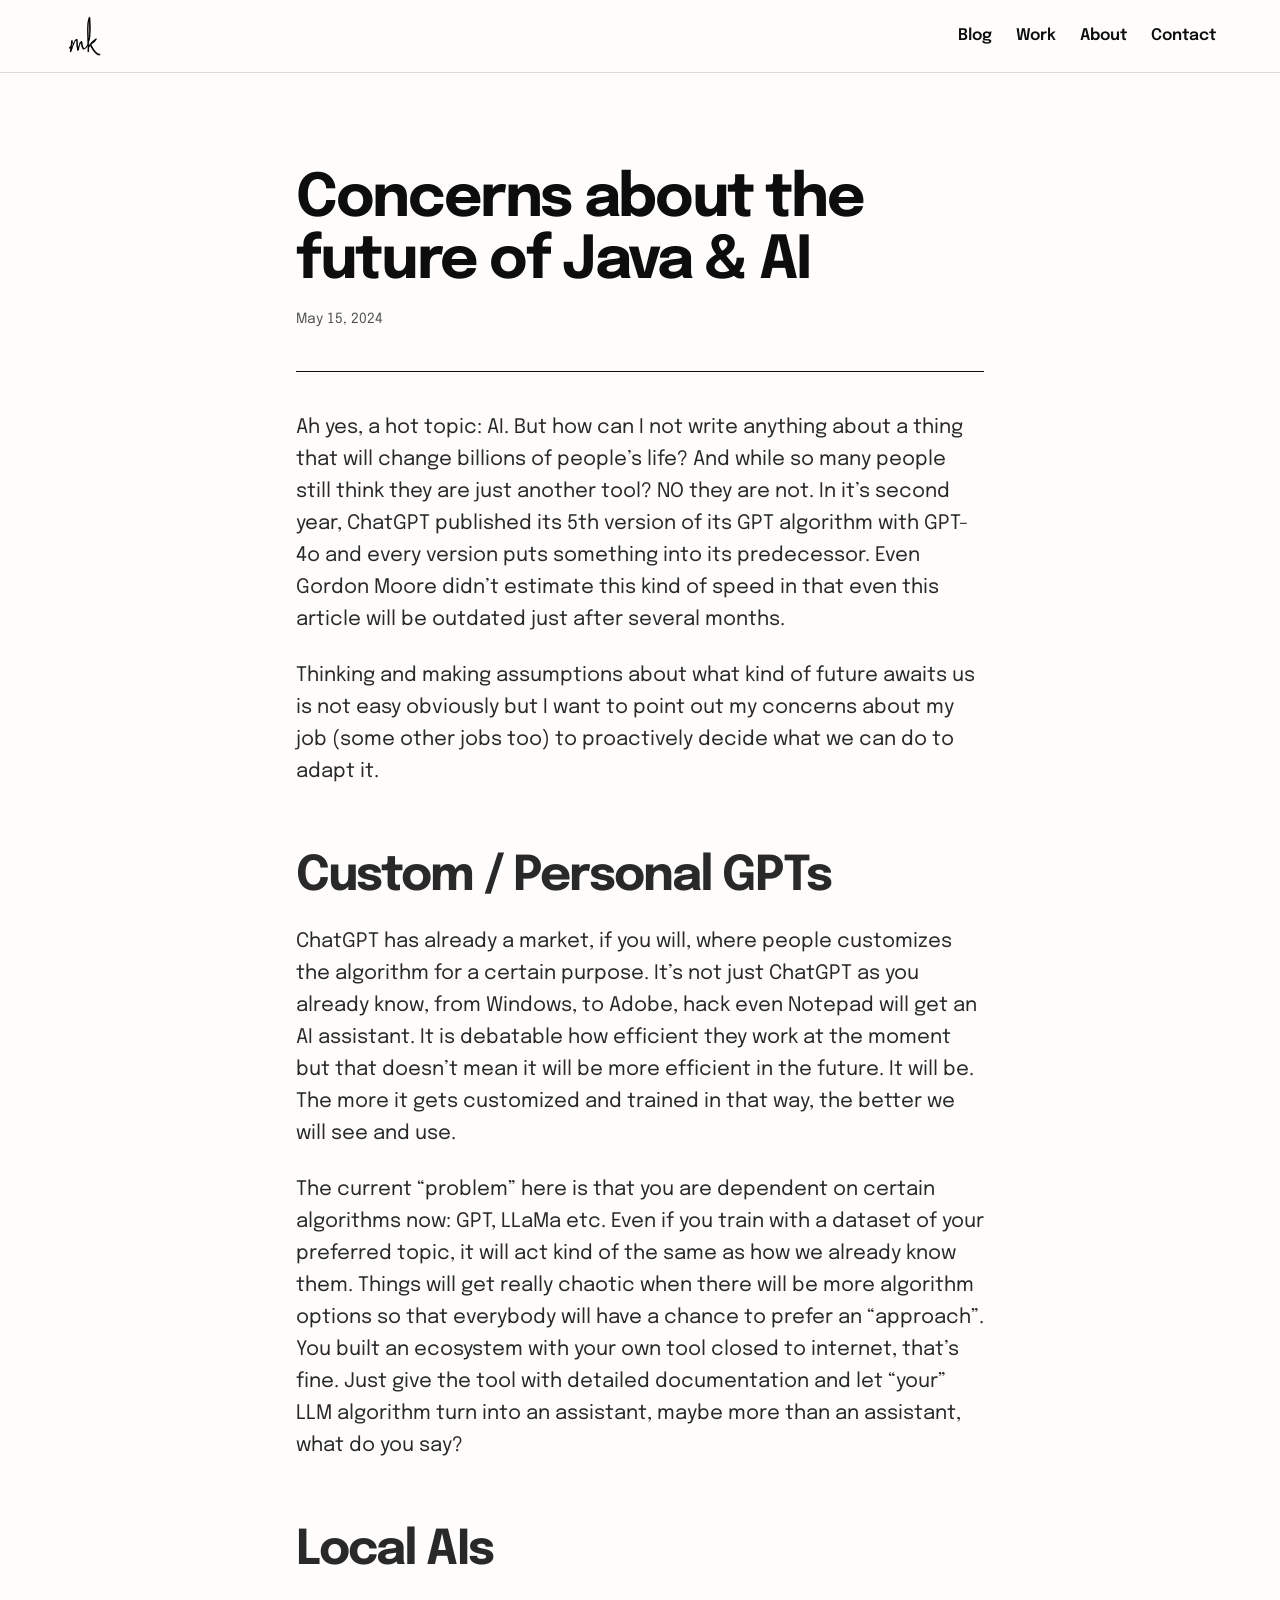
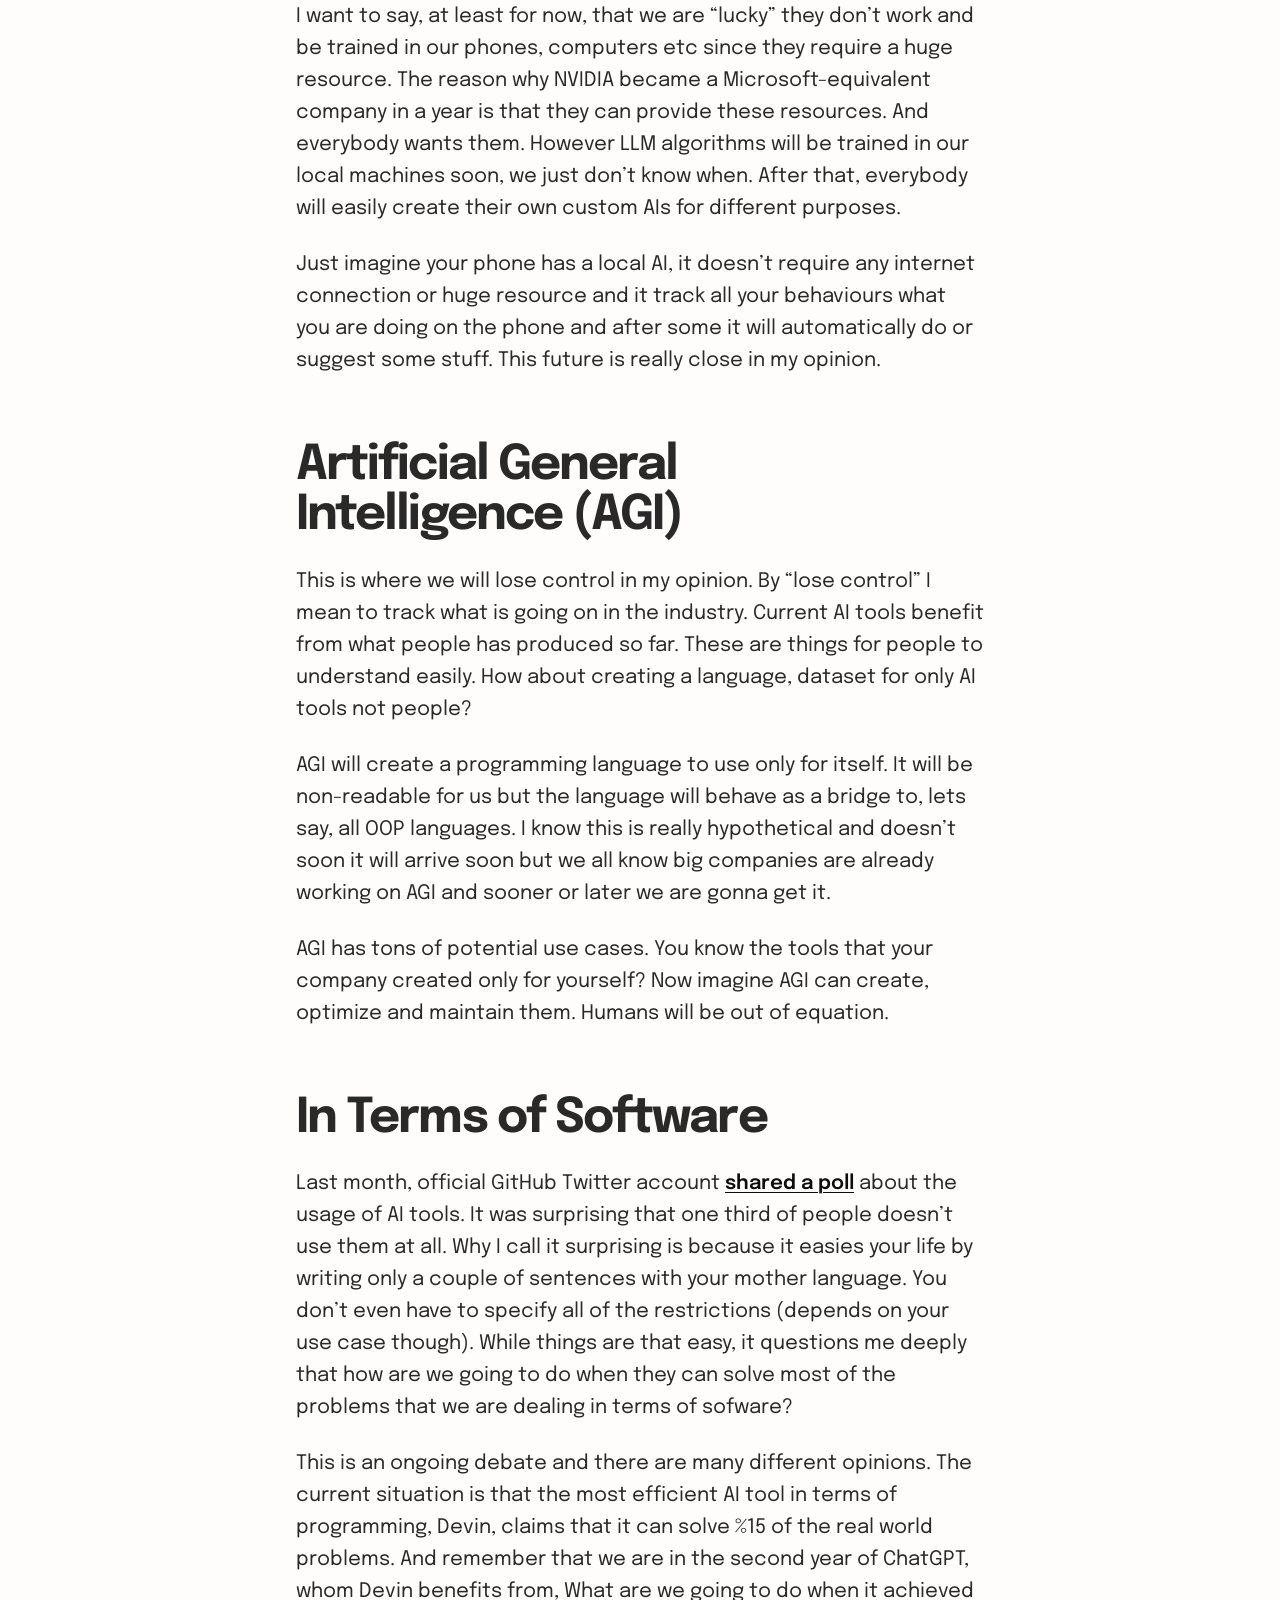
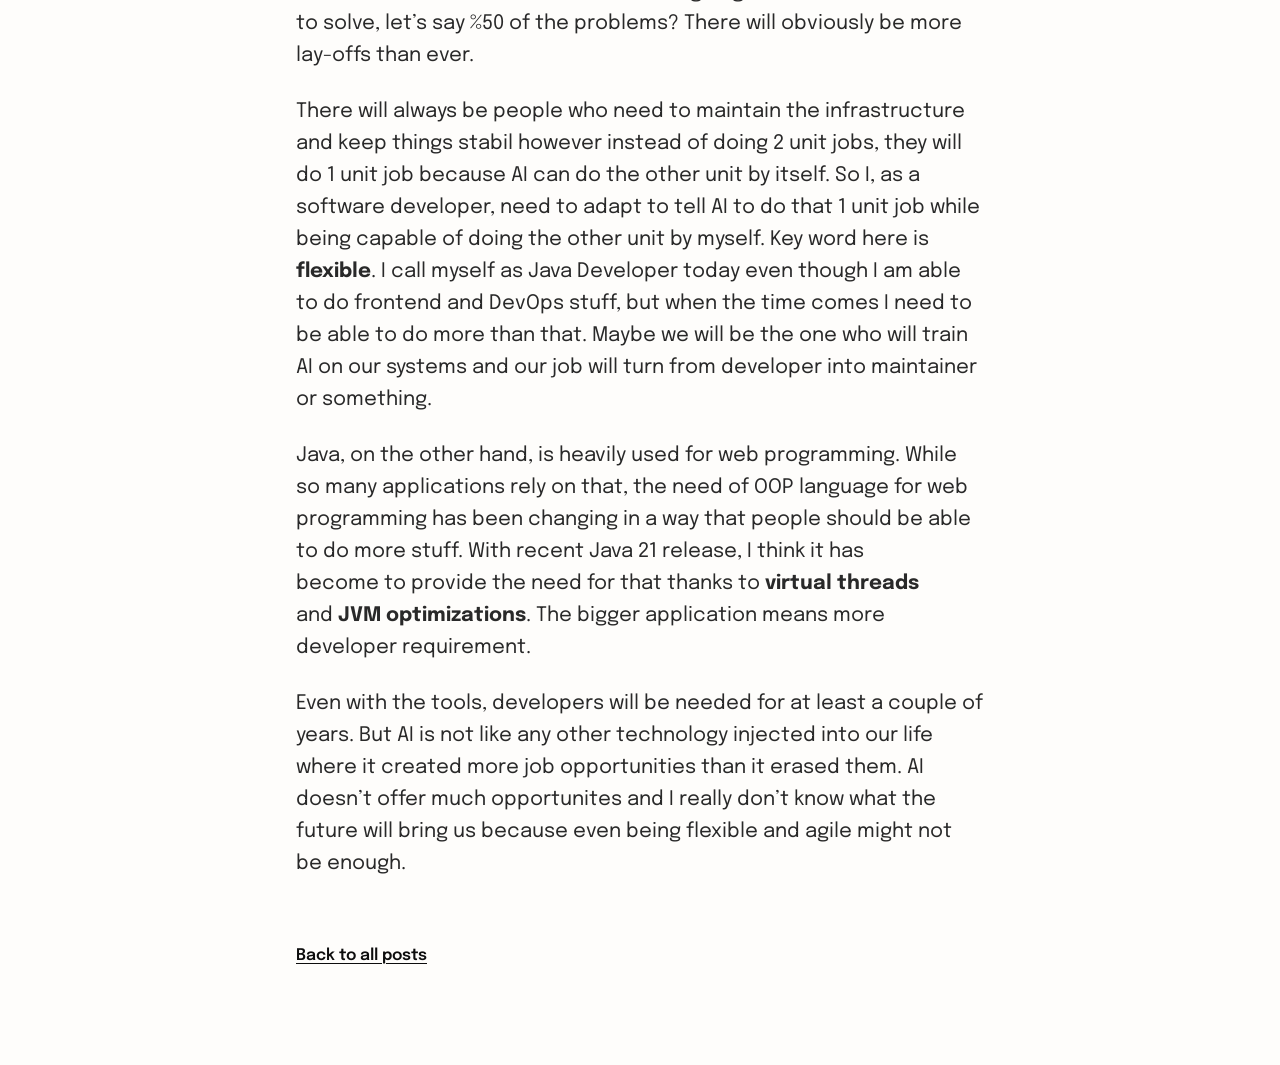
==== commit a2b2c257: "Revert "Align post pages with the page grid" This reverts commit e8812c2bd5c096089a995d22150414b0f3c" ====
--- a/posts/concerns-about-the-future-of-java-ai.html
+++ b/posts/concerns-about-the-future-of-java-ai.html
@@ -7,7 +7,7 @@
 <meta name="description" content="My concerns about the future of Java and the effect of AI on developer jobs.">
 <link rel="icon" type="image/png" href="../favicon.png">
 <link rel="preconnect" href="https://fonts.googleapis.com"><link rel="preconnect" href="https://fonts.gstatic.com" crossorigin><link href="https://fonts.googleapis.com/css2?family=Epilogue:wght@400;600;700&amp;display=swap" rel="stylesheet">
-<link rel="stylesheet" href="../style.css?v=c71b62d3">
+<link rel="stylesheet" href="../style.css?v=16051776">
 </head>
 <body>
 <a class="skip" href="#main">Skip to content</a>
@@ -19,7 +19,7 @@
 </header>
 <main id="main">
 <article class="article">
-  <div class="container article__grid">
+  <div class="container container--text">
     <header class="article__head"><h1>Concerns about the future of Java &amp; AI</h1><p class="article__date"><time class="num" datetime="2024-05-15">May 15, 2024</time></p></header>
     <div class="article__body">
 <p>Ah yes, a hot topic: AI. But how can I not write anything about a thing that will change billions of people’s life? And while so many people still think they are just another tool? NO they are not. In it’s second year, ChatGPT published its 5th version of its GPT algorithm with GPT-4o and every version puts something into its predecessor. Even Gordon Moore didn’t estimate this kind of speed in that even this article will be outdated just after several months.</p>
--- a/style.css
+++ b/style.css
@@ -67,25 +67,23 @@
 
 
 /* a post */
+.container--text { max-width: 51rem; }
 .article { padding-block: var(--space-3xl) var(--space-3xl); }
-.article__grid { display: grid; grid-template-columns: minmax(0, 5fr) minmax(0, 7fr); gap: var(--space-3xl); align-items: start; }
-.article__head { grid-column: 1; grid-row: 1 / span 2; display: grid; gap: var(--space-md); padding-top: var(--space-lg); border-top: var(--rule-hair) solid var(--color-ink); }
-.article__head h1 { font-size: var(--text-3xl); max-width: none; }
+.article__head { display: grid; gap: var(--space-md); padding-bottom: var(--space-xl); margin-bottom: var(--space-xl); border-bottom: var(--rule-hair) solid var(--color-ink); }
+.article__head h1 { font-size: var(--text-display-s); max-width: none; }
 .article__date { font-size: var(--text-sm); color: var(--color-muted); }
-.article__body { grid-column: 2; display: grid; gap: var(--space-lg); font-size: var(--text-lg); line-height: 1.6; color: var(--color-ink-2); }
+.article__body { display: grid; gap: var(--space-lg); font-size: var(--text-lg); line-height: 1.6; color: var(--color-ink-2); }
 .article__body p { max-width: 65ch; }
 .article__body h2 { max-width: none; margin-top: var(--space-xl); font-size: var(--text-section); }
 .article__body ul { margin: 0; padding-left: var(--space-lg); max-width: 65ch; }
 .article__body li + li { margin-top: var(--space-xs); }
 .article__body blockquote { margin: var(--space-md) 0; padding: var(--space-xs) 0 var(--space-xs) var(--space-lg); border-left: 2px solid var(--color-ink); color: var(--color-ink); font-size: var(--text-xl); line-height: 1.4; max-width: 50ch; }
-.article__body img { max-width: 100%; height: auto; border-radius: var(--radius-card); outline: var(--rule-hair) solid var(--color-rule); outline-offset: -1px; }
+.article__body img { border-radius: var(--radius-card); outline: var(--rule-hair) solid var(--color-rule); outline-offset: -1px; }
 .article__body code { font-family: var(--font-outlier); font-size: 0.9em; }
 .article a { font-weight: 600; color: var(--color-ink); }
-.article__back { grid-column: 2; margin-top: var(--space-xl); }
+.article__back { margin-top: var(--space-2xl); }
 
 @media (max-width: 60rem) {
-  .article__grid { grid-template-columns: minmax(0, 1fr); gap: var(--space-xl); }
-  .article__head, .article__body, .article__back { grid-column: 1; grid-row: auto; }
   .index__row { grid-template-columns: minmax(0, 1fr); gap: var(--space-md); }
   .hero { min-height: 0; padding-block: var(--space-xl); }
   .about__grid, .contact__grid { grid-template-columns: minmax(0, 1fr); gap: var(--space-2xl); }
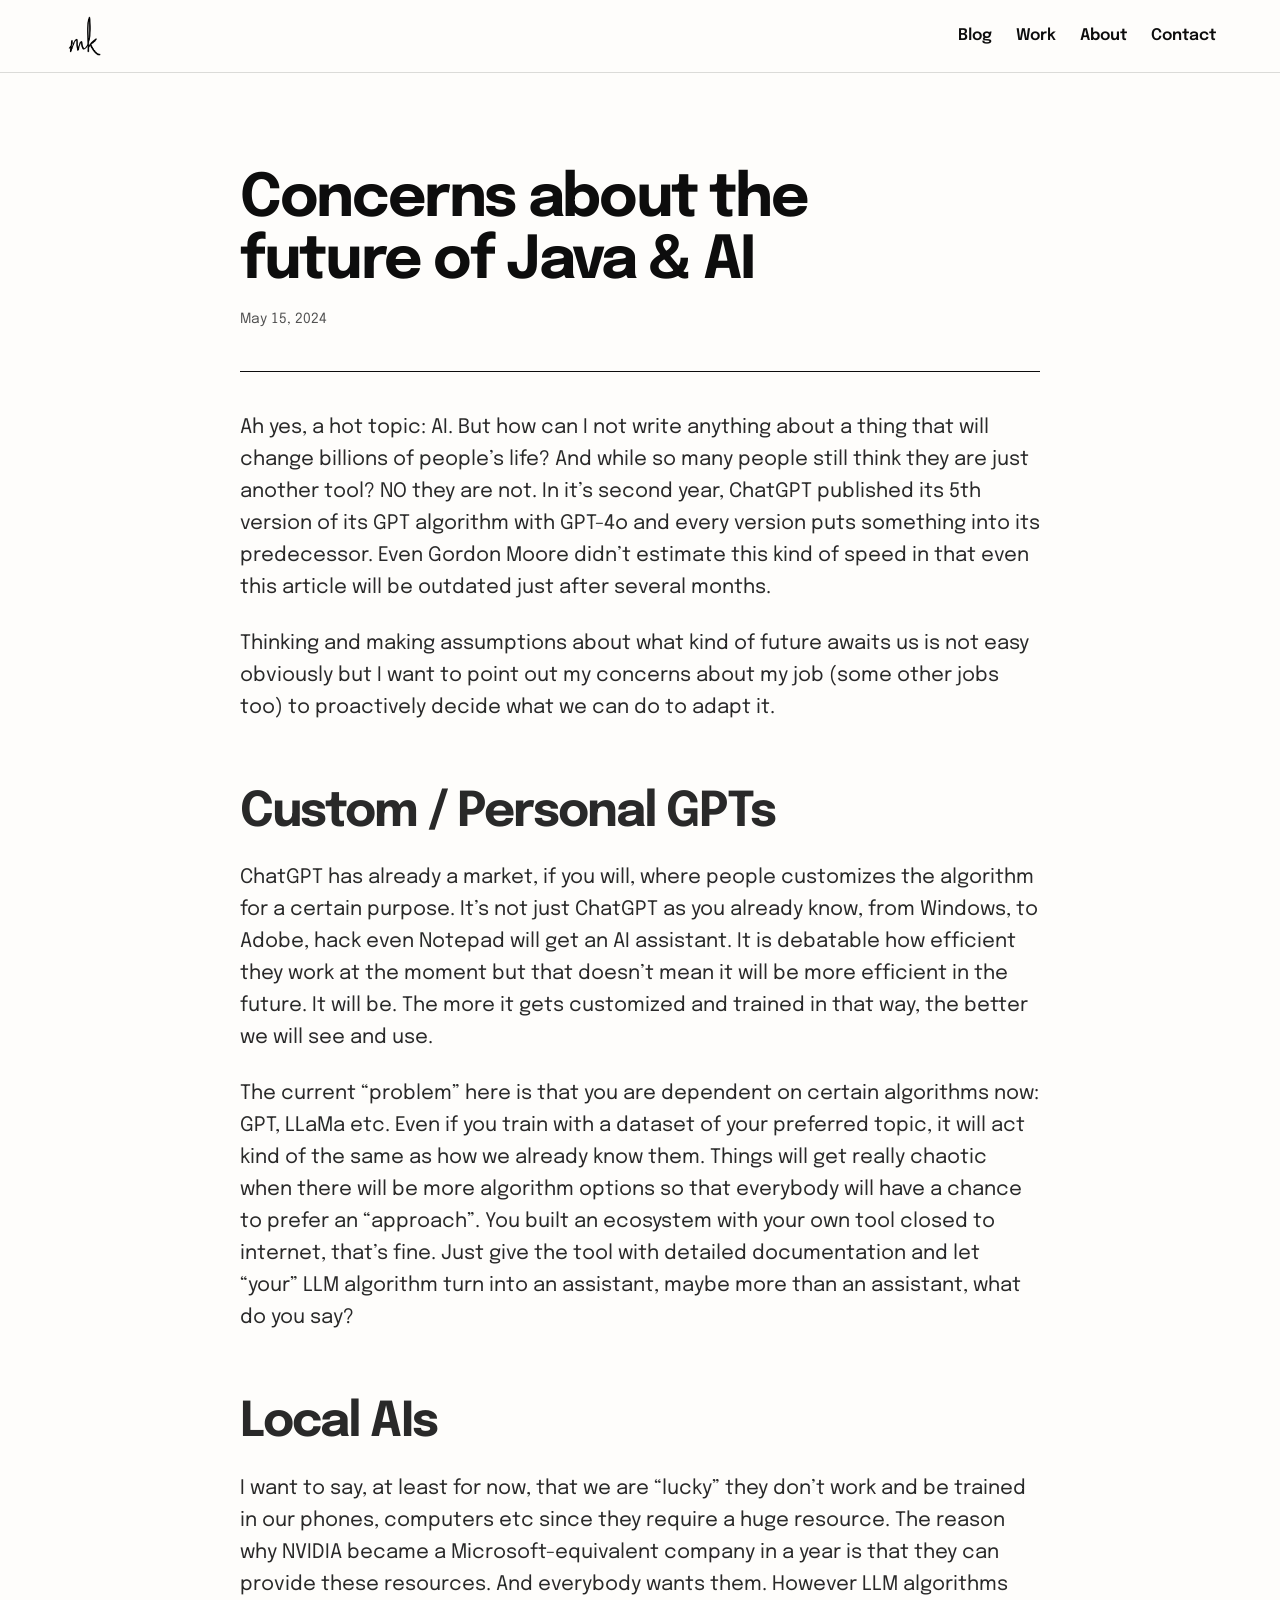
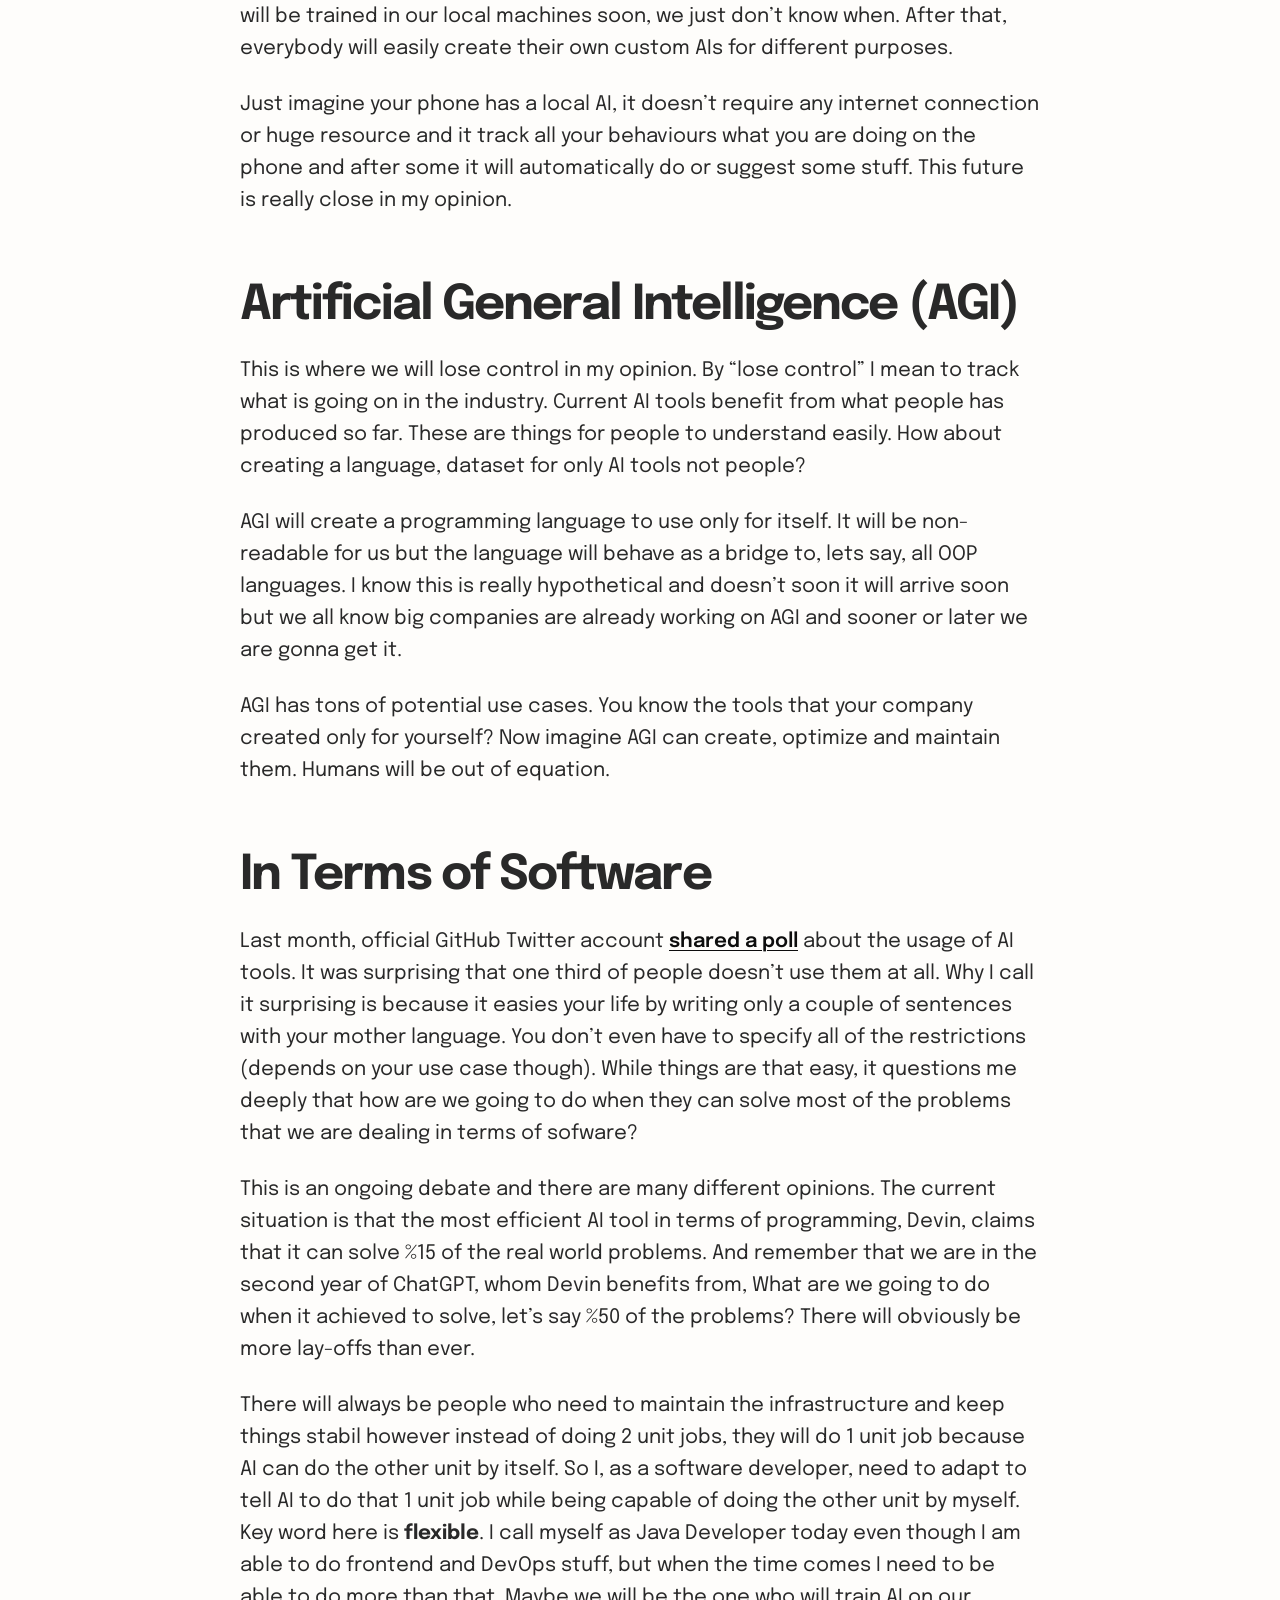
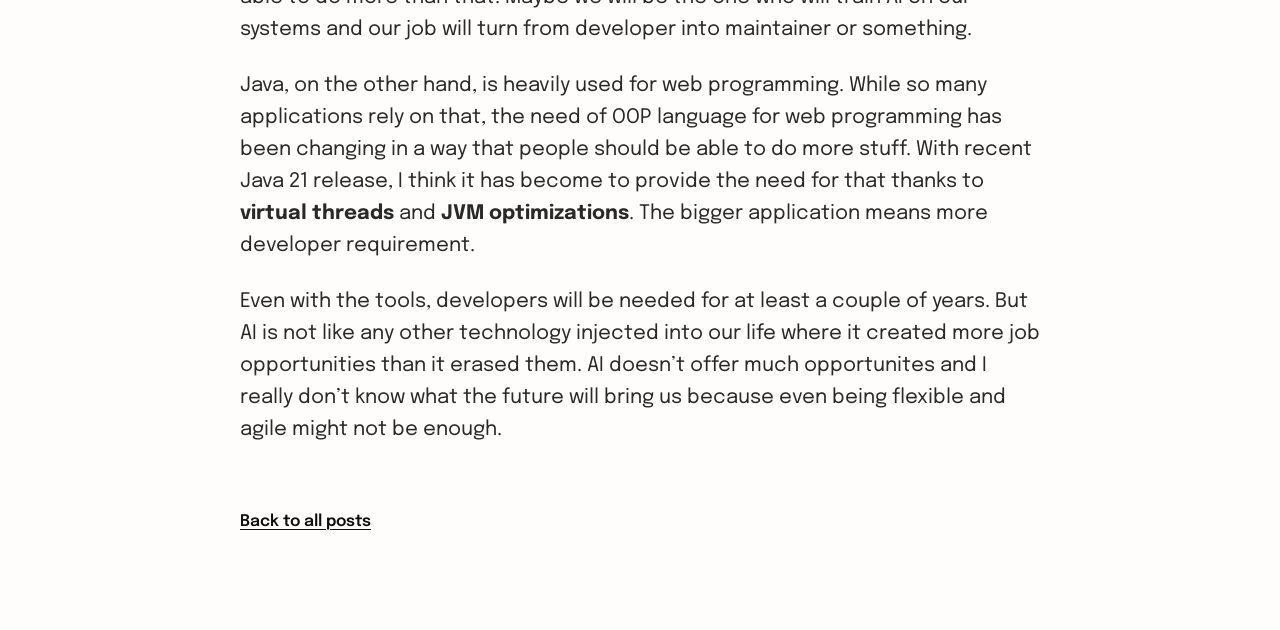
==== commit f9a7bf70: "Widen the post column a little" ====
--- a/posts/concerns-about-the-future-of-java-ai.html
+++ b/posts/concerns-about-the-future-of-java-ai.html
@@ -7,7 +7,7 @@
 <meta name="description" content="My concerns about the future of Java and the effect of AI on developer jobs.">
 <link rel="icon" type="image/png" href="../favicon.png">
 <link rel="preconnect" href="https://fonts.googleapis.com"><link rel="preconnect" href="https://fonts.gstatic.com" crossorigin><link href="https://fonts.googleapis.com/css2?family=Epilogue:wght@400;600;700&amp;display=swap" rel="stylesheet">
-<link rel="stylesheet" href="../style.css?v=16051776">
+<link rel="stylesheet" href="../style.css?v=822f7cf2">
 </head>
 <body>
 <a class="skip" href="#main">Skip to content</a>
--- a/style.css
+++ b/style.css
@@ -67,15 +67,15 @@
 
 
 /* a post */
-.container--text { max-width: 51rem; }
+.container--text { max-width: 58rem; }
 .article { padding-block: var(--space-3xl) var(--space-3xl); }
 .article__head { display: grid; gap: var(--space-md); padding-bottom: var(--space-xl); margin-bottom: var(--space-xl); border-bottom: var(--rule-hair) solid var(--color-ink); }
 .article__head h1 { font-size: var(--text-display-s); max-width: none; }
 .article__date { font-size: var(--text-sm); color: var(--color-muted); }
 .article__body { display: grid; gap: var(--space-lg); font-size: var(--text-lg); line-height: 1.6; color: var(--color-ink-2); }
-.article__body p { max-width: 65ch; }
+.article__body p { max-width: none; }
 .article__body h2 { max-width: none; margin-top: var(--space-xl); font-size: var(--text-section); }
-.article__body ul { margin: 0; padding-left: var(--space-lg); max-width: 65ch; }
+.article__body ul { margin: 0; padding-left: var(--space-lg); max-width: none; }
 .article__body li + li { margin-top: var(--space-xs); }
 .article__body blockquote { margin: var(--space-md) 0; padding: var(--space-xs) 0 var(--space-xs) var(--space-lg); border-left: 2px solid var(--color-ink); color: var(--color-ink); font-size: var(--text-xl); line-height: 1.4; max-width: 50ch; }
 .article__body img { border-radius: var(--radius-card); outline: var(--rule-hair) solid var(--color-rule); outline-offset: -1px; }
